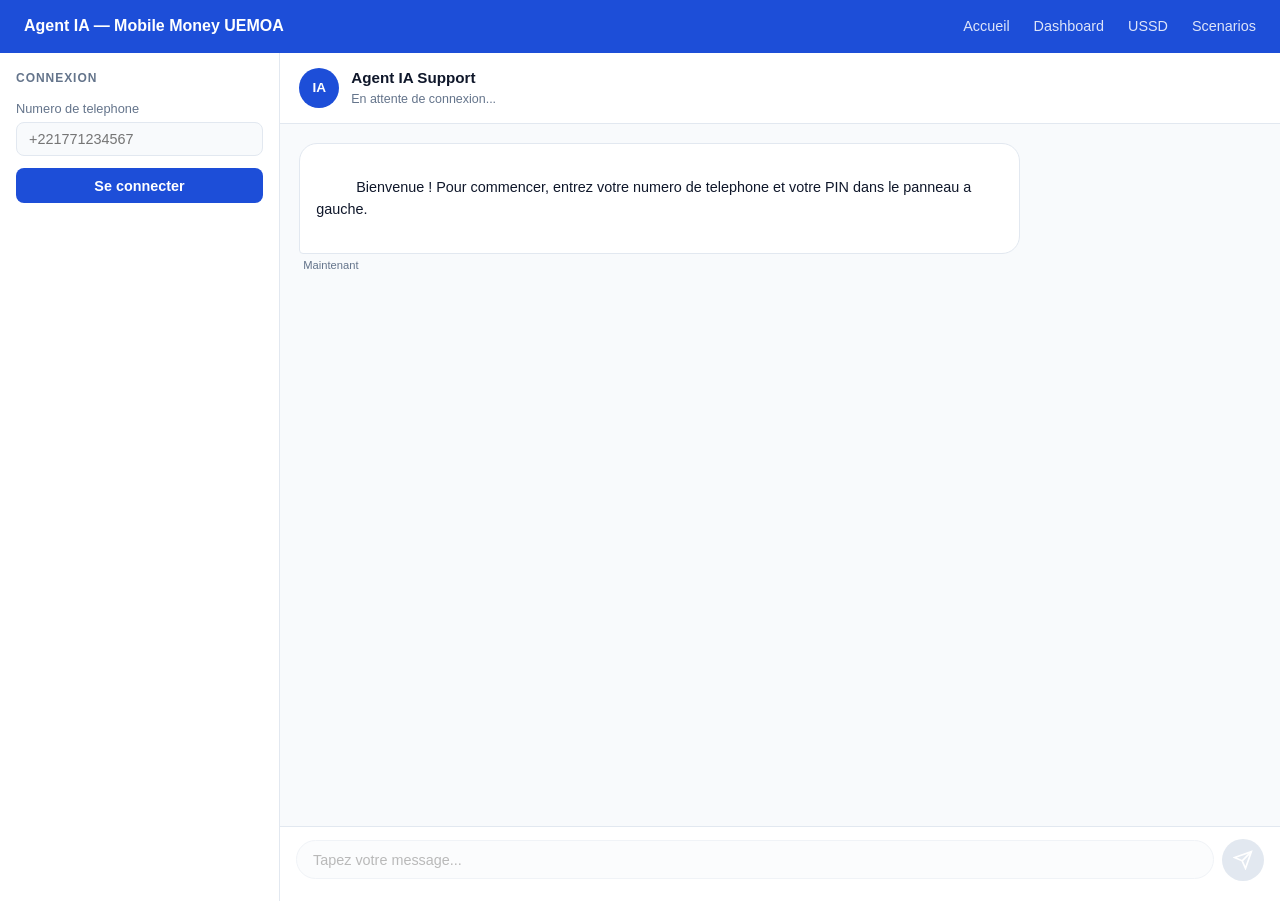
==== frontend/pages/chat.html @ 7b55adab "Backend, intentions fusionnées, debut front" ====
<!DOCTYPE html>
<html lang="fr">
<head>
<meta charset="UTF-8"/>
<meta name="viewport" content="width=device-width,initial-scale=1.0"/>
<title>Support Client — Agent IA Mobile Money</title>
<link rel="stylesheet" href="../css/variables.css"/>
<link rel="stylesheet" href="../css/main.css"/>
<link rel="stylesheet" href="../css/chat.css"/>
</head>
<body>

<nav class="navbar">
  <div class="nav-brand">Agent IA — Mobile Money UEMOA</div>
  <div class="nav-links">
    <a href="../index.html">Accueil</a>
    <a href="dashboard.html">Dashboard</a>
    <a href="ussd.html">USSD</a>
    <a href="scenarios.html">Scenarios</a>
  </div>
</nav>

<div class="chat-layout">

  <!-- Panneau lateral : infos client -->
  <aside class="chat-sidebar" id="sidebar">
    <div class="sidebar-section">
      <h3>Connexion</h3>
      <div class="form-group">
        <label>Numero de telephone</label>
        <input type="tel" id="inp-tel" placeholder="+221771234567" autocomplete="off"/>
      </div>
      <div class="form-group" id="pin-group" style="display:none">
        <label>PIN (4 chiffres)</label>
        <input type="password" id="inp-pin" maxlength="4" placeholder="••••" autocomplete="off"/>
      </div>
      <button class="btn-primary" id="btn-connect" onclick="connecter()">Se connecter</button>
    </div>

    <div class="sidebar-section" id="client-info" style="display:none">
      <h3>Profil client</h3>
      <div class="info-card">
        <div class="info-row"><span class="info-label">Nom</span><span id="cl-nom">—</span></div>
        <div class="info-row"><span class="info-label">Operateur</span><span id="cl-op">—</span></div>
        <div class="info-row"><span class="info-label">Segment</span><span id="cl-seg">—</span></div>
        <div class="info-row"><span class="info-label">Langue</span><span id="cl-lang">—</span></div>
      </div>
      <button class="btn-secondary btn-sm" onclick="deconnecter()">Se deconnecter</button>
    </div>

    <div class="sidebar-section" id="session-info" style="display:none">
      <h3>Session</h3>
      <div class="info-card">
        <div class="info-row"><span class="info-label">Statut</span><span id="ss-statut" class="badge badge-green">Connecte</span></div>
        <div class="info-row"><span class="info-label">Canal</span><span id="ss-canal">Web Chat</span></div>
        <div class="info-row"><span class="info-label">Intention</span><span id="ss-intent">—</span></div>
        <div class="info-row"><span class="info-label">Sentiment</span><span id="ss-sent">—</span></div>
      </div>
    </div>

    <div class="sidebar-section" id="ticket-info" style="display:none">
      <h3>Tickets crees</h3>
      <div id="tickets-list"></div>
    </div>
  </aside>

  <!-- Zone de chat principale -->
  <main class="chat-main">
    <div class="chat-header">
      <div class="chat-avatar">IA</div>
      <div>
        <div class="chat-title">Agent IA Support</div>
        <div class="chat-subtitle" id="chat-status">En attente de connexion...</div>
      </div>
      <div class="chat-badges" id="lang-badge"></div>
    </div>

    <div class="chat-messages" id="messages">
      <div class="message message-bot">
        <div class="message-bubble">
          Bienvenue ! Pour commencer, entrez votre numero de telephone et votre PIN dans le panneau a gauche.
        </div>
        <div class="message-time">Maintenant</div>
      </div>
    </div>

    <div class="chat-input-zone">
      <div class="chat-input-row">
        <input type="text" id="inp-msg" placeholder="Tapez votre message..." disabled
               onkeydown="if(event.key==='Enter')envoyerMessage()"/>
        <button class="btn-send" id="btn-send" onclick="envoyerMessage()" disabled>
          <svg width="20" height="20" viewBox="0 0 24 24" fill="none" stroke="currentColor" stroke-width="2">
            <line x1="22" y1="2" x2="11" y2="13"></line>
            <polygon points="22 2 15 22 11 13 2 9 22 2"></polygon>
          </svg>
        </button>
      </div>
      <div class="chat-quick-replies" id="quick-replies"></div>
    </div>
  </main>
</div>

<link rel="stylesheet" href="../css/chat.css"/>
<script src="../js/api.js"></script>
<script src="../js/chat.js"></script>
</body>
</html>
---- frontend/css/variables.css ----
/* ── Variables CSS globales ─────────────────────────────────────────────────── */
:root {
  /* Couleurs principales */
  --bleu:       #1d4ed8;
  --bleu-clair: #dbeafe;
  --bleu-hover: #1e40af;
  --teal:       #0d9488;
  --teal-clair: #ccfbf1;
  --vert:       #059669;
  --vert-clair: #d1fae5;
  --rouge:      #dc2626;
  --rouge-clair:#fee2e2;
  --orange:     #d97706;
  --orange-clair:#fef3c7;
  --violet:     #7c3aed;
  --violet-clair:#ede9fe;

  /* Neutres */
  --gris-fond:  #f8fafc;
  --gris-carte: #ffffff;
  --gris-bord:  #e2e8f0;
  --gris-text:  #64748b;
  --noir:       #0f172a;

  /* Typographie */
  --font: -apple-system, BlinkMacSystemFont, "Segoe UI", Roboto, sans-serif;

  /* Composants */
  --radius:     10px;
  --shadow:     0 2px 8px rgba(0,0,0,0.08);
  --shadow-md:  0 4px 12px rgba(0,0,0,0.12);

  /* Operateurs */
  --wave-color:    #FF7A00;
  --om-color:      #FF6900;
  --mixx-color:    #7C3AED;
}

/* ── Reset minimal ──────────────────────────────────────────────────────────── */
*, *::before, *::after { box-sizing: border-box; margin: 0; padding: 0; }
body {
  font-family: var(--font);
  background: var(--gris-fond);
  color: var(--noir);
  line-height: 1.5;
}
a { text-decoration: none; color: inherit; }
button { font-family: var(--font); }

/* ── Scrollbar custom ───────────────────────────────────────────────────────── */
::-webkit-scrollbar { width: 6px; height: 6px; }
::-webkit-scrollbar-track { background: transparent; }
::-webkit-scrollbar-thumb { background: var(--gris-bord); border-radius: 3px; }
::-webkit-scrollbar-thumb:hover { background: var(--gris-text); }
---- frontend/css/main.css ----
* { box-sizing: border-box; margin: 0; padding: 0; }

body {
  font-family: -apple-system, BlinkMacSystemFont, "Segoe UI", Roboto, sans-serif;
  background: var(--gris-fond);
  color: var(--noir);
}

.navbar {
  background: var(--bleu);
  color: white;
  padding: 0.9rem 1.5rem;
  display: flex;
  align-items: center;
  justify-content: space-between;
}

.nav-brand { font-weight: 700; font-size: 1rem; }

.nav-links { display: flex; gap: 1.5rem; }
.nav-links a { color: rgba(255,255,255,0.85); text-decoration: none; font-size: 0.9rem; }
.nav-links a:hover { color: white; }

.home-main {
  max-width: 1100px;
  margin: 3rem auto;
  padding: 0 1.5rem;
  text-align: center;
}

.home-main h1 { font-size: 2rem; color: var(--bleu); margin-bottom: 0.5rem; }
.home-main p  { color: var(--gris-text); margin-bottom: 2.5rem; }

.home-cards {
  display: grid;
  grid-template-columns: repeat(auto-fit, minmax(180px, 1fr));
  gap: 1.2rem;
}

.card {
  background: var(--gris-carte);
  border: 1px solid var(--gris-bord);
  border-radius: var(--radius);
  padding: 1.5rem 1rem;
  text-decoration: none;
  color: var(--noir);
  box-shadow: var(--shadow);
  transition: transform 0.15s, box-shadow 0.15s;
}
.card:hover { transform: translateY(-3px); box-shadow: 0 6px 16px rgba(0,0,0,0.12); }
.card-icon { font-size: 2rem; display: block; margin-bottom: 0.8rem; }
.card h3 { font-size: 1rem; color: var(--bleu); margin-bottom: 0.4rem; }
.card p  { font-size: 0.85rem; color: var(--gris-text); }
---- frontend/css/chat.css ----
/* ── Chat Layout ───────────────────────────────────────────────────────────── */
.chat-layout {
  display: flex;
  height: calc(100vh - 52px);
  overflow: hidden;
}

/* ── Sidebar ───────────────────────────────────────────────────────────────── */
.chat-sidebar {
  width: 280px;
  min-width: 280px;
  background: var(--gris-carte);
  border-right: 1px solid var(--gris-bord);
  overflow-y: auto;
  padding: 1rem;
  display: flex;
  flex-direction: column;
  gap: 1rem;
}

.sidebar-section h3 {
  font-size: 0.75rem;
  text-transform: uppercase;
  letter-spacing: 0.08em;
  color: var(--gris-text);
  margin-bottom: 0.75rem;
  font-weight: 600;
}

.form-group { margin-bottom: 0.75rem; }
.form-group label { font-size: 0.8rem; color: var(--gris-text); display: block; margin-bottom: 0.25rem; }
.form-group input {
  width: 100%;
  padding: 0.5rem 0.75rem;
  border: 1px solid var(--gris-bord);
  border-radius: 8px;
  font-size: 0.9rem;
  background: var(--gris-fond);
  color: var(--noir);
  box-sizing: border-box;
}
.form-group input:focus { outline: none; border-color: var(--bleu); }

.btn-primary {
  width: 100%;
  padding: 0.6rem;
  background: var(--bleu);
  color: white;
  border: none;
  border-radius: 8px;
  font-size: 0.9rem;
  font-weight: 600;
  cursor: pointer;
  transition: background 0.15s;
}
.btn-primary:hover { background: #1e40af; }

.btn-secondary {
  padding: 0.4rem 0.75rem;
  background: white;
  color: var(--gris-text);
  border: 1px solid var(--gris-bord);
  border-radius: 6px;
  font-size: 0.8rem;
  cursor: pointer;
}
.btn-secondary:hover { background: var(--gris-fond); }
.btn-sm { font-size: 0.75rem; padding: 0.3rem 0.6rem; }

.info-card {
  background: var(--gris-fond);
  border-radius: 8px;
  padding: 0.75rem;
  margin-bottom: 0.75rem;
}
.info-row {
  display: flex;
  justify-content: space-between;
  align-items: center;
  padding: 0.3rem 0;
  font-size: 0.82rem;
}
.info-label { color: var(--gris-text); }

.badge { padding: 2px 8px; border-radius: 12px; font-size: 0.75rem; font-weight: 600; }
.badge-green { background: #D1FAE5; color: #065F46; }
.badge-red { background: #FEE2E2; color: #991B1B; }
.badge-orange { background: #FEF3C7; color: #92400E; }

/* ── Chat Main ─────────────────────────────────────────────────────────────── */
.chat-main {
  flex: 1;
  display: flex;
  flex-direction: column;
  overflow: hidden;
  background: var(--gris-fond);
}

.chat-header {
  display: flex;
  align-items: center;
  gap: 0.75rem;
  padding: 0.9rem 1.2rem;
  background: white;
  border-bottom: 1px solid var(--gris-bord);
}
.chat-avatar {
  width: 40px; height: 40px;
  background: var(--bleu);
  color: white;
  border-radius: 50%;
  display: flex;
  align-items: center;
  justify-content: center;
  font-weight: 700;
  font-size: 0.85rem;
}
.chat-title { font-weight: 600; font-size: 0.95rem; }
.chat-subtitle { font-size: 0.78rem; color: var(--gris-text); }
.chat-badges { margin-left: auto; display: flex; gap: 0.5rem; }

/* ── Messages ──────────────────────────────────────────────────────────────── */
.chat-messages {
  flex: 1;
  overflow-y: auto;
  padding: 1.2rem;
  display: flex;
  flex-direction: column;
  gap: 0.75rem;
}

.message { display: flex; flex-direction: column; max-width: 75%; }
.message-bot { align-self: flex-start; }
.message-user { align-self: flex-end; }

.message-bubble {
  padding: 0.7rem 1rem;
  border-radius: 18px;
  font-size: 0.9rem;
  line-height: 1.5;
  white-space: pre-wrap;
}
.message-bot .message-bubble {
  background: white;
  border: 1px solid var(--gris-bord);
  border-bottom-left-radius: 4px;
  color: var(--noir);
}
.message-user .message-bubble {
  background: var(--bleu);
  color: white;
  border-bottom-right-radius: 4px;
}

.message-bubble.escalade {
  background: #FEF3C7;
  border-color: #D97706;
  color: #92400E;
}
.message-bubble.urgent {
  background: #FEE2E2;
  border-color: #DC2626;
  color: #991B1B;
}

.message-time {
  font-size: 0.7rem;
  color: var(--gris-text);
  margin-top: 0.2rem;
  padding: 0 0.25rem;
}
.message-user .message-time { text-align: right; }

.typing-indicator {
  display: flex;
  gap: 4px;
  align-items: center;
  padding: 0.7rem 1rem;
  background: white;
  border: 1px solid var(--gris-bord);
  border-radius: 18px;
  border-bottom-left-radius: 4px;
  width: fit-content;
}
.typing-dot {
  width: 7px; height: 7px;
  background: var(--gris-text);
  border-radius: 50%;
  animation: typing 1.2s infinite;
}
.typing-dot:nth-child(2) { animation-delay: 0.2s; }
.typing-dot:nth-child(3) { animation-delay: 0.4s; }
@keyframes typing { 0%,100%{opacity:0.3} 50%{opacity:1} }

/* ── Input Zone ────────────────────────────────────────────────────────────── */
.chat-input-zone {
  background: white;
  border-top: 1px solid var(--gris-bord);
  padding: 0.75rem 1rem;
}
.chat-input-row {
  display: flex;
  gap: 0.5rem;
  align-items: center;
}
.chat-input-row input {
  flex: 1;
  padding: 0.65rem 1rem;
  border: 1px solid var(--gris-bord);
  border-radius: 24px;
  font-size: 0.9rem;
  background: var(--gris-fond);
  color: var(--noir);
}
.chat-input-row input:focus { outline: none; border-color: var(--bleu); }
.chat-input-row input:disabled { opacity: 0.5; cursor: not-allowed; }

.btn-send {
  width: 42px; height: 42px;
  background: var(--bleu);
  color: white;
  border: none;
  border-radius: 50%;
  display: flex;
  align-items: center;
  justify-content: center;
  cursor: pointer;
  transition: background 0.15s;
  flex-shrink: 0;
}
.btn-send:hover { background: #1e40af; }
.btn-send:disabled { background: var(--gris-bord); cursor: not-allowed; }

.chat-quick-replies {
  display: flex;
  gap: 0.4rem;
  flex-wrap: wrap;
  margin-top: 0.5rem;
}
.quick-reply-btn {
  padding: 0.3rem 0.75rem;
  border: 1px solid var(--bleu);
  border-radius: 16px;
  background: white;
  color: var(--bleu);
  font-size: 0.8rem;
  cursor: pointer;
  transition: all 0.15s;
}
.quick-reply-btn:hover { background: var(--bleu); color: white; }

/* ── Ticket card ────────────────────────────────────────────────────────────── */
.ticket-card {
  background: var(--gris-fond);
  border: 1px solid var(--gris-bord);
  border-left: 3px solid var(--rouge);
  border-radius: 6px;
  padding: 0.5rem 0.75rem;
  margin-bottom: 0.5rem;
  font-size: 0.78rem;
}
.ticket-card .ticket-id { font-weight: 600; color: var(--noir); }
.ticket-card .ticket-meta { color: var(--gris-text); margin-top: 0.2rem; }
---- frontend/css/chat.css ----
/* ── Chat Layout ───────────────────────────────────────────────────────────── */
.chat-layout {
  display: flex;
  height: calc(100vh - 52px);
  overflow: hidden;
}

/* ── Sidebar ───────────────────────────────────────────────────────────────── */
.chat-sidebar {
  width: 280px;
  min-width: 280px;
  background: var(--gris-carte);
  border-right: 1px solid var(--gris-bord);
  overflow-y: auto;
  padding: 1rem;
  display: flex;
  flex-direction: column;
  gap: 1rem;
}

.sidebar-section h3 {
  font-size: 0.75rem;
  text-transform: uppercase;
  letter-spacing: 0.08em;
  color: var(--gris-text);
  margin-bottom: 0.75rem;
  font-weight: 600;
}

.form-group { margin-bottom: 0.75rem; }
.form-group label { font-size: 0.8rem; color: var(--gris-text); display: block; margin-bottom: 0.25rem; }
.form-group input {
  width: 100%;
  padding: 0.5rem 0.75rem;
  border: 1px solid var(--gris-bord);
  border-radius: 8px;
  font-size: 0.9rem;
  background: var(--gris-fond);
  color: var(--noir);
  box-sizing: border-box;
}
.form-group input:focus { outline: none; border-color: var(--bleu); }

.btn-primary {
  width: 100%;
  padding: 0.6rem;
  background: var(--bleu);
  color: white;
  border: none;
  border-radius: 8px;
  font-size: 0.9rem;
  font-weight: 600;
  cursor: pointer;
  transition: background 0.15s;
}
.btn-primary:hover { background: #1e40af; }

.btn-secondary {
  padding: 0.4rem 0.75rem;
  background: white;
  color: var(--gris-text);
  border: 1px solid var(--gris-bord);
  border-radius: 6px;
  font-size: 0.8rem;
  cursor: pointer;
}
.btn-secondary:hover { background: var(--gris-fond); }
.btn-sm { font-size: 0.75rem; padding: 0.3rem 0.6rem; }

.info-card {
  background: var(--gris-fond);
  border-radius: 8px;
  padding: 0.75rem;
  margin-bottom: 0.75rem;
}
.info-row {
  display: flex;
  justify-content: space-between;
  align-items: center;
  padding: 0.3rem 0;
  font-size: 0.82rem;
}
.info-label { color: var(--gris-text); }

.badge { padding: 2px 8px; border-radius: 12px; font-size: 0.75rem; font-weight: 600; }
.badge-green { background: #D1FAE5; color: #065F46; }
.badge-red { background: #FEE2E2; color: #991B1B; }
.badge-orange { background: #FEF3C7; color: #92400E; }

/* ── Chat Main ─────────────────────────────────────────────────────────────── */
.chat-main {
  flex: 1;
  display: flex;
  flex-direction: column;
  overflow: hidden;
  background: var(--gris-fond);
}

.chat-header {
  display: flex;
  align-items: center;
  gap: 0.75rem;
  padding: 0.9rem 1.2rem;
  background: white;
  border-bottom: 1px solid var(--gris-bord);
}
.chat-avatar {
  width: 40px; height: 40px;
  background: var(--bleu);
  color: white;
  border-radius: 50%;
  display: flex;
  align-items: center;
  justify-content: center;
  font-weight: 700;
  font-size: 0.85rem;
}
.chat-title { font-weight: 600; font-size: 0.95rem; }
.chat-subtitle { font-size: 0.78rem; color: var(--gris-text); }
.chat-badges { margin-left: auto; display: flex; gap: 0.5rem; }

/* ── Messages ──────────────────────────────────────────────────────────────── */
.chat-messages {
  flex: 1;
  overflow-y: auto;
  padding: 1.2rem;
  display: flex;
  flex-direction: column;
  gap: 0.75rem;
}

.message { display: flex; flex-direction: column; max-width: 75%; }
.message-bot { align-self: flex-start; }
.message-user { align-self: flex-end; }

.message-bubble {
  padding: 0.7rem 1rem;
  border-radius: 18px;
  font-size: 0.9rem;
  line-height: 1.5;
  white-space: pre-wrap;
}
.message-bot .message-bubble {
  background: white;
  border: 1px solid var(--gris-bord);
  border-bottom-left-radius: 4px;
  color: var(--noir);
}
.message-user .message-bubble {
  background: var(--bleu);
  color: white;
  border-bottom-right-radius: 4px;
}

.message-bubble.escalade {
  background: #FEF3C7;
  border-color: #D97706;
  color: #92400E;
}
.message-bubble.urgent {
  background: #FEE2E2;
  border-color: #DC2626;
  color: #991B1B;
}

.message-time {
  font-size: 0.7rem;
  color: var(--gris-text);
  margin-top: 0.2rem;
  padding: 0 0.25rem;
}
.message-user .message-time { text-align: right; }

.typing-indicator {
  display: flex;
  gap: 4px;
  align-items: center;
  padding: 0.7rem 1rem;
  background: white;
  border: 1px solid var(--gris-bord);
  border-radius: 18px;
  border-bottom-left-radius: 4px;
  width: fit-content;
}
.typing-dot {
  width: 7px; height: 7px;
  background: var(--gris-text);
  border-radius: 50%;
  animation: typing 1.2s infinite;
}
.typing-dot:nth-child(2) { animation-delay: 0.2s; }
.typing-dot:nth-child(3) { animation-delay: 0.4s; }
@keyframes typing { 0%,100%{opacity:0.3} 50%{opacity:1} }

/* ── Input Zone ────────────────────────────────────────────────────────────── */
.chat-input-zone {
  background: white;
  border-top: 1px solid var(--gris-bord);
  padding: 0.75rem 1rem;
}
.chat-input-row {
  display: flex;
  gap: 0.5rem;
  align-items: center;
}
.chat-input-row input {
  flex: 1;
  padding: 0.65rem 1rem;
  border: 1px solid var(--gris-bord);
  border-radius: 24px;
  font-size: 0.9rem;
  background: var(--gris-fond);
  color: var(--noir);
}
.chat-input-row input:focus { outline: none; border-color: var(--bleu); }
.chat-input-row input:disabled { opacity: 0.5; cursor: not-allowed; }

.btn-send {
  width: 42px; height: 42px;
  background: var(--bleu);
  color: white;
  border: none;
  border-radius: 50%;
  display: flex;
  align-items: center;
  justify-content: center;
  cursor: pointer;
  transition: background 0.15s;
  flex-shrink: 0;
}
.btn-send:hover { background: #1e40af; }
.btn-send:disabled { background: var(--gris-bord); cursor: not-allowed; }

.chat-quick-replies {
  display: flex;
  gap: 0.4rem;
  flex-wrap: wrap;
  margin-top: 0.5rem;
}
.quick-reply-btn {
  padding: 0.3rem 0.75rem;
  border: 1px solid var(--bleu);
  border-radius: 16px;
  background: white;
  color: var(--bleu);
  font-size: 0.8rem;
  cursor: pointer;
  transition: all 0.15s;
}
.quick-reply-btn:hover { background: var(--bleu); color: white; }

/* ── Ticket card ────────────────────────────────────────────────────────────── */
.ticket-card {
  background: var(--gris-fond);
  border: 1px solid var(--gris-bord);
  border-left: 3px solid var(--rouge);
  border-radius: 6px;
  padding: 0.5rem 0.75rem;
  margin-bottom: 0.5rem;
  font-size: 0.78rem;
}
.ticket-card .ticket-id { font-weight: 600; color: var(--noir); }
.ticket-card .ticket-meta { color: var(--gris-text); margin-top: 0.2rem; }
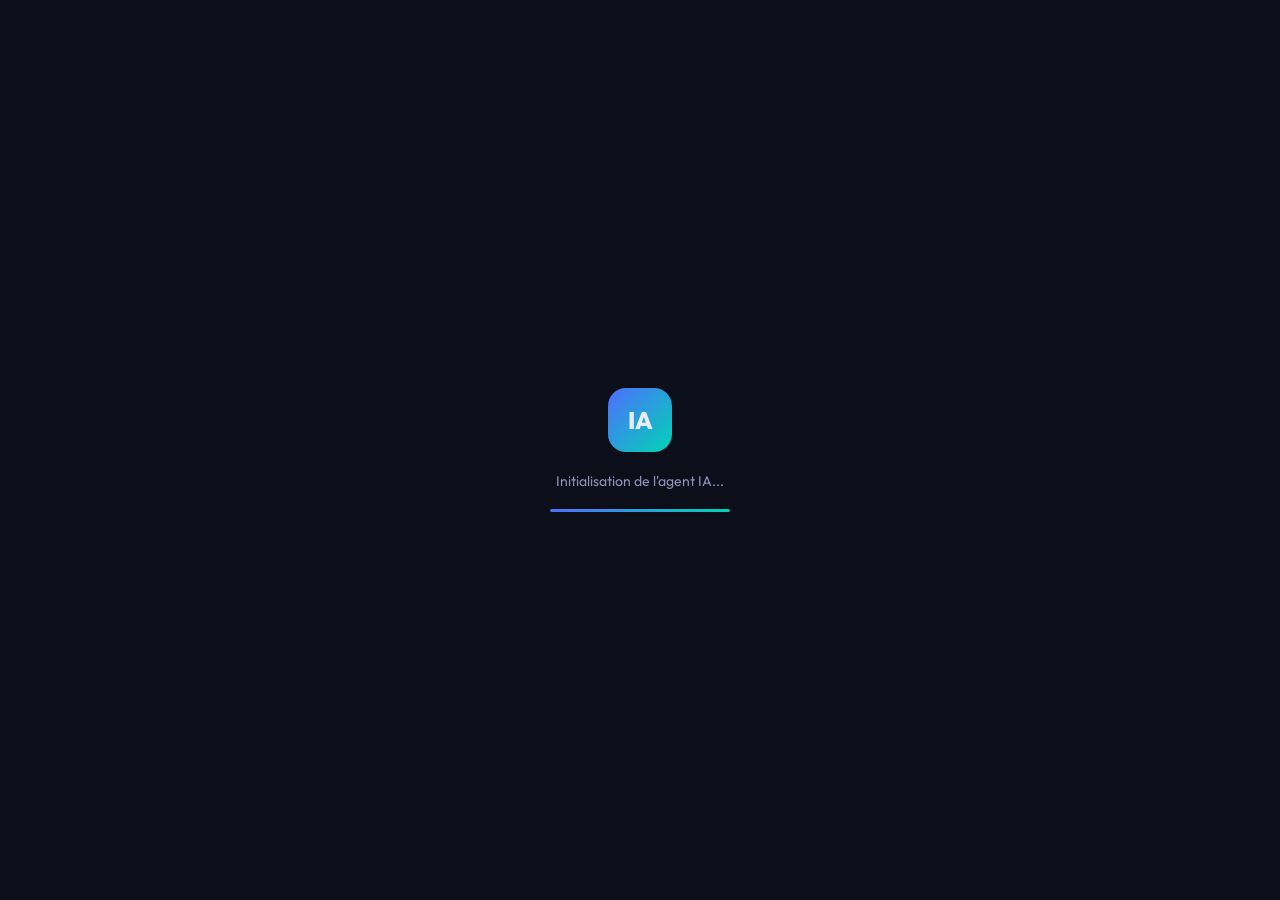
==== commit 47f495dd: "backend frontend ai_core etc" ====
--- a/frontend/pages/chat.html
+++ b/frontend/pages/chat.html
@@ -3,105 +3,764 @@
 <head>
 <meta charset="UTF-8"/>
 <meta name="viewport" content="width=device-width,initial-scale=1.0"/>
-<title>Support Client — Agent IA Mobile Money</title>
-<link rel="stylesheet" href="../css/variables.css"/>
-<link rel="stylesheet" href="../css/main.css"/>
-<link rel="stylesheet" href="../css/chat.css"/>
+<title>Support IA — Mobile Money UEMOA</title>
+<link rel="preconnect" href="https://fonts.googleapis.com"/>
+<link rel="stylesheet" href="https://fonts.googleapis.com/css2?family=Outfit:wght@300;400;500;600;700;800&family=JetBrains+Mono:wght@400;500&display=swap"/>
+<style>
+*,*::before,*::after{box-sizing:border-box;margin:0;padding:0}
+:root{
+  --bg:#0C0F1A;--bg2:#141828;--bg3:#1C2235;--surface:#232840;--surface2:#2D3555;
+  --border:rgba(255,255,255,0.07);--border2:rgba(255,255,255,0.13);
+  --accent:#4F6EFF;--accent2:#6B86FF;--teal:#00D4B4;--teal2:#00F0CC;
+  --green:#00D97E;--orange:#FF8C42;--red:#FF5A65;--gold:#FFB830;--purple:#A855F7;
+  --text:#E8ECFF;--text2:#8B92B8;--text3:#555F85;
+  --wave:#FF7A00;--om:#FF6900;--mixx:#7C3AED;
+  --r-sm:8px;--r-md:14px;--r-lg:20px;--r-xl:28px;
+  --font:'Outfit',sans-serif;--mono:'JetBrains Mono',monospace;
+}
+body{font-family:var(--font);background:var(--bg);color:var(--text);height:100vh;overflow:hidden;display:flex;}
+body::before{content:'';position:fixed;inset:0;pointer-events:none;z-index:0;
+  background:
+    radial-gradient(ellipse 60% 40% at 20% 10%,rgba(79,110,255,.12) 0%,transparent 70%),
+    radial-gradient(ellipse 50% 35% at 80% 80%,rgba(0,212,180,.08) 0%,transparent 70%);}
+
+/* ── Loader ───────────────────────────────────────────────────────────────── */
+.loader{position:fixed;inset:0;background:var(--bg);z-index:999;
+  display:flex;flex-direction:column;align-items:center;justify-content:center;gap:1.2rem;
+  transition:opacity .4s ease;}
+.loader.out{opacity:0;pointer-events:none;}
+.loader-logo{width:64px;height:64px;border-radius:18px;
+  background:linear-gradient(135deg,var(--accent),var(--teal));
+  display:flex;align-items:center;justify-content:center;
+  font-weight:800;font-size:1.5rem;
+  box-shadow:0 0 0 0 rgba(79,110,255,.4);
+  animation:logoPulse 2s ease-in-out infinite;}
+@keyframes logoPulse{
+  0%{box-shadow:0 0 0 0 rgba(79,110,255,.4)}
+  70%{box-shadow:0 0 0 16px rgba(79,110,255,0)}
+  100%{box-shadow:0 0 0 0 rgba(79,110,255,0)}}
+.loader-txt{font-size:.88rem;color:var(--text2);}
+.loader-bar{width:180px;height:3px;background:var(--bg3);border-radius:2px;overflow:hidden;}
+.loader-fill{height:100%;width:0;background:linear-gradient(90deg,var(--accent),var(--teal));
+  border-radius:2px;animation:barFill 1.4s ease forwards;}
+@keyframes barFill{to{width:100%}}
+
+/* ── Layout ────────────────────────────────────────────────────────────────── */
+.layout{display:flex;width:100%;height:100vh;position:relative;z-index:1;}
+
+/* ── Sidebar ───────────────────────────────────────────────────────────────── */
+.sidebar{width:290px;min-width:290px;background:var(--bg2);border-right:1px solid var(--border);
+  display:flex;flex-direction:column;overflow:hidden;}
+
+.sb-logo{padding:1.2rem 1.1rem .9rem;border-bottom:1px solid var(--border);}
+.sb-badge{display:inline-flex;align-items:center;gap:.4rem;
+  background:linear-gradient(135deg,var(--accent),var(--teal));
+  padding:.3rem .8rem;border-radius:100px;font-size:.68rem;font-weight:700;
+  letter-spacing:.08em;text-transform:uppercase;margin-bottom:.5rem;}
+.sb-title{font-size:1rem;font-weight:700;color:var(--text);}
+.sb-sub{font-size:.72rem;color:var(--text3);margin-top:.15rem;}
+
+/* Auth section */
+.sb-auth{padding:1rem 1.1rem;border-bottom:1px solid var(--border);}
+.sb-section-lbl{font-size:.65rem;text-transform:uppercase;letter-spacing:.1em;
+  color:var(--text3);font-weight:600;margin-bottom:.65rem;}
+
+.field{margin-bottom:.6rem;}
+.field label{font-size:.72rem;color:var(--text2);display:block;margin-bottom:.25rem;}
+.field input{
+  width:100%;background:var(--bg3);border:1px solid var(--border);
+  border-radius:var(--r-sm);padding:.5rem .75rem;font-size:.85rem;
+  color:var(--text);font-family:var(--font);outline:none;
+  transition:border-color .2s,box-shadow .2s;}
+.field input:focus{border-color:var(--accent);box-shadow:0 0 0 3px rgba(79,110,255,.12);}
+.field input.shake{animation:shake .3s ease;}
+@keyframes shake{0%,100%{transform:translateX(0)}25%{transform:translateX(-5px)}75%{transform:translateX(5px)}}
+
+.btn-conn{
+  width:100%;padding:.6rem;
+  background:linear-gradient(135deg,var(--accent),var(--accent2));
+  border:none;border-radius:var(--r-sm);color:white;
+  font-size:.88rem;font-weight:700;font-family:var(--font);cursor:pointer;
+  transition:opacity .2s,transform .15s;position:relative;overflow:hidden;}
+.btn-conn::after{content:'';position:absolute;inset:0;
+  background:linear-gradient(135deg,transparent,rgba(255,255,255,.12));}
+.btn-conn:hover{opacity:.92;transform:translateY(-1px);}
+.btn-conn:active{transform:translateY(0);}
+
+/* Profil */
+.sb-profil{padding:1rem 1.1rem;border-bottom:1px solid var(--border);display:none;}
+.profil-card{background:var(--bg3);border:1px solid var(--border);border-radius:var(--r-md);padding:.85rem;}
+.profil-head{display:flex;align-items:center;gap:.65rem;margin-bottom:.7rem;}
+.profil-av{width:38px;height:38px;border-radius:50%;
+  background:linear-gradient(135deg,var(--accent),var(--teal));
+  display:flex;align-items:center;justify-content:center;
+  font-weight:800;font-size:.82rem;flex-shrink:0;}
+.profil-nom{font-weight:600;font-size:.88rem;}
+.profil-op{font-size:.68rem;margin-top:1px;}
+.op-chip{display:inline-block;padding:2px 8px;border-radius:100px;font-size:.65rem;font-weight:700;}
+.op-wave{background:rgba(255,122,0,.18);color:var(--wave);}
+.op-om{background:rgba(255,105,0,.18);color:var(--om);}
+.op-mixx{background:rgba(124,58,237,.18);color:var(--mixx);}
+.op-new{background:rgba(0,212,180,.12);color:var(--teal);}
+
+.profil-row{display:flex;justify-content:space-between;font-size:.73rem;padding:.22rem 0;color:var(--text2);}
+.profil-val{color:var(--text);font-weight:500;}
+
+.nouveau-badge{
+  display:flex;align-items:center;gap:.4rem;
+  background:rgba(0,212,180,.08);border:1px solid rgba(0,212,180,.2);
+  border-radius:var(--r-sm);padding:.45rem .6rem;margin-top:.6rem;
+  font-size:.72rem;color:var(--teal);line-height:1.4;}
+
+/* Stats session */
+.sb-stats{padding:1rem 1.1rem;display:none;flex:1;overflow-y:auto;}
+.stat-row{display:flex;align-items:center;gap:.55rem;padding:.35rem 0;
+  border-bottom:1px solid var(--border);font-size:.78rem;}
+.stat-dot{width:6px;height:6px;border-radius:50%;flex-shrink:0;}
+.stat-lbl{color:var(--text3);flex:1;}
+.stat-val{color:var(--text);font-weight:500;font-size:.75rem;}
+
+/* Tickets */
+.sb-tickets{padding:.75rem 1.1rem;display:none;}
+.ticket-mini{background:var(--bg3);border:1px solid var(--border);
+  border-left:3px solid var(--red);border-radius:var(--r-sm);
+  padding:.55rem .7rem;margin-bottom:.45rem;}
+.ticket-id{font-family:var(--mono);font-size:.7rem;color:var(--text);font-weight:500;}
+.ticket-type{font-size:.68rem;color:var(--text3);margin-top:1px;}
+.ticket-pdf{display:inline-block;margin-top:3px;font-size:.68rem;color:var(--accent2);cursor:pointer;}
+.ticket-pdf:hover{text-decoration:underline;}
+
+/* Btn deco */
+.btn-deco{margin:auto 1.1rem 1rem;padding:.45rem;background:transparent;
+  border:1px solid var(--border2);border-radius:var(--r-sm);
+  color:var(--text3);font-size:.75rem;font-family:var(--font);cursor:pointer;
+  width:calc(100% - 2.2rem);display:none;transition:all .15s;}
+.btn-deco:hover{border-color:var(--red);color:var(--red);}
+
+/* ── Chat Main ──────────────────────────────────────────────────────────────── */
+.chat-main{flex:1;display:flex;flex-direction:column;overflow:hidden;}
+
+/* Header */
+.chat-hdr{
+  padding:.9rem 1.3rem;border-bottom:1px solid var(--border);
+  display:flex;align-items:center;gap:.85rem;
+  background:rgba(20,24,40,.85);backdrop-filter:blur(12px);}
+.hdr-av{width:40px;height:40px;border-radius:50%;
+  background:linear-gradient(135deg,var(--accent),var(--teal));
+  display:flex;align-items:center;justify-content:center;
+  font-weight:800;font-size:.78rem;position:relative;}
+.hdr-av::after{content:'';position:absolute;bottom:1px;right:1px;
+  width:10px;height:10px;background:var(--green);border-radius:50%;border:2px solid var(--bg2);}
+.hdr-title{font-weight:700;font-size:.92rem;}
+.hdr-sub{font-size:.72rem;color:var(--text3);display:flex;align-items:center;gap:.35rem;}
+.hdr-pulse{width:6px;height:6px;border-radius:50%;background:var(--green);animation:pulse 2s infinite;}
+@keyframes pulse{0%,100%{opacity:1;transform:scale(1)}50%{opacity:.5;transform:scale(.8)}}
+.hdr-chips{margin-left:auto;display:flex;gap:.4rem;}
+.chip{padding:2px 9px;border-radius:100px;font-size:.67rem;font-weight:700;letter-spacing:.04em;}
+.chip-lang{background:rgba(79,110,255,.14);border:1px solid rgba(79,110,255,.28);color:var(--accent2);}
+.chip-sent{border:1px solid;}
+.sent-neutre{background:rgba(139,146,184,.1);border-color:rgba(139,146,184,.2);color:var(--text2);}
+.sent-positif{background:rgba(0,217,126,.1);border-color:rgba(0,217,126,.25);color:var(--green);}
+.sent-negatif{background:rgba(255,90,101,.1);border-color:rgba(255,90,101,.25);color:var(--red);}
+.sent-frustre{background:rgba(255,140,66,.1);border-color:rgba(255,140,66,.25);color:var(--orange);}
+
+/* Welcome */
+.welcome{flex:1;display:flex;flex-direction:column;align-items:center;
+  justify-content:center;gap:1rem;padding:2rem;text-align:center;
+  animation:fadeUp .5s ease;}
+@keyframes fadeUp{from{opacity:0;transform:translateY(10px)}to{opacity:1;transform:translateY(0)}}
+.welcome-icon{width:72px;height:72px;border-radius:50%;
+  background:linear-gradient(135deg,var(--accent),var(--teal));
+  display:flex;align-items:center;justify-content:center;font-size:1.8rem;
+  box-shadow:0 8px 32px rgba(79,110,255,.25);}
+.welcome-title{font-size:1.25rem;font-weight:700;}
+.welcome-sub{font-size:.85rem;color:var(--text2);max-width:310px;line-height:1.6;}
+.welcome-ops{display:flex;gap:.5rem;justify-content:center;flex-wrap:wrap;margin-top:.3rem;}
+.op-pill{padding:.35rem .9rem;border-radius:100px;font-size:.75rem;font-weight:600;border:1px solid;}
+.op-pill.wave{background:rgba(255,122,0,.1);border-color:rgba(255,122,0,.3);color:var(--wave);}
+.op-pill.om{background:rgba(255,105,0,.1);border-color:rgba(255,105,0,.3);color:var(--om);}
+.op-pill.mixx{background:rgba(124,58,237,.1);border-color:rgba(124,58,237,.3);color:var(--mixx);}
+
+/* Messages */
+.messages{flex:1;overflow-y:auto;padding:1.3rem;
+  display:flex;flex-direction:column;gap:.9rem;}
+.messages::-webkit-scrollbar{width:4px;}
+.messages::-webkit-scrollbar-thumb{background:var(--surface2);border-radius:2px;}
+
+.msg{display:flex;flex-direction:column;max-width:74%;
+  animation:msgIn .3s cubic-bezier(.34,1.56,.64,1);}
+@keyframes msgIn{from{opacity:0;transform:translateY(10px) scale(.96)}to{opacity:1;transform:translateY(0) scale(1)}}
+.msg-bot{align-self:flex-start;}
+.msg-user{align-self:flex-end;}
+
+.msg-wrap{display:flex;align-items:flex-end;gap:.45rem;}
+.msg-bot .msg-wrap{flex-direction:row;}
+.msg-user .msg-wrap{flex-direction:row-reverse;}
+
+.msg-av-sm{width:28px;height:28px;border-radius:50%;
+  background:linear-gradient(135deg,var(--accent),var(--teal));
+  display:flex;align-items:center;justify-content:center;
+  font-size:.62rem;font-weight:800;flex-shrink:0;margin-bottom:1px;}
+
+.bubble{padding:.7rem .95rem;border-radius:var(--r-lg);
+  font-size:.87rem;line-height:1.6;white-space:pre-wrap;word-break:break-word;}
+.msg-bot .bubble{background:var(--bg3);border:1px solid var(--border);
+  border-bottom-left-radius:4px;color:var(--text);}
+.msg-user .bubble{background:linear-gradient(135deg,var(--accent),var(--accent2));
+  border-bottom-right-radius:4px;color:white;
+  box-shadow:0 4px 16px rgba(79,110,255,.28);}
+.bubble.escalade{background:linear-gradient(135deg,rgba(255,140,66,.1),rgba(255,184,48,.06));
+  border:1px solid rgba(255,140,66,.28);border-left:3px solid var(--orange);}
+.bubble.urgent{background:linear-gradient(135deg,rgba(255,90,101,.1),rgba(255,90,101,.05));
+  border:1px solid rgba(255,90,101,.28);border-left:3px solid var(--red);}
+.bubble.info{background:rgba(79,110,255,.07);border:1px solid rgba(79,110,255,.2);}
+
+.msg-meta{display:flex;align-items:center;gap:.35rem;margin-top:.22rem;padding:0 .2rem;}
+.msg-bot .msg-meta{justify-content:flex-start;}
+.msg-user .msg-meta{justify-content:flex-end;}
+.msg-time{font-size:.65rem;color:var(--text3);}
+.msg-intent-chip{font-size:.63rem;color:var(--text3);background:var(--bg3);
+  border:1px solid var(--border);padding:1px 6px;border-radius:100px;font-family:var(--mono);}
+
+/* Typing */
+.typing-wrap{display:flex;align-items:flex-end;gap:.45rem;animation:msgIn .25s ease;}
+.typing-bubble{background:var(--bg3);border:1px solid var(--border);
+  border-bottom-left-radius:4px;border-radius:var(--r-lg);
+  padding:.8rem 1rem;display:flex;gap:5px;align-items:center;}
+.td{width:7px;height:7px;background:var(--text3);border-radius:50%;
+  animation:dot 1.3s infinite;}
+.td:nth-child(2){animation-delay:.18s;}
+.td:nth-child(3){animation-delay:.36s;}
+@keyframes dot{0%,100%{opacity:.3;transform:translateY(0)}50%{opacity:1;transform:translateY(-3px)}}
+
+/* Input zone */
+.input-zone{padding:.9rem 1.3rem 1.1rem;border-top:1px solid var(--border);
+  background:rgba(20,24,40,.85);}
+.suggestions{display:flex;gap:.35rem;flex-wrap:wrap;margin-bottom:.65rem;min-height:0;}
+.sug{padding:.28rem .7rem;border:1px solid var(--border2);border-radius:100px;
+  background:transparent;color:var(--text2);font-size:.73rem;font-family:var(--font);
+  cursor:pointer;white-space:nowrap;transition:all .15s;}
+.sug:hover{border-color:var(--accent);color:var(--accent2);background:rgba(79,110,255,.07);}
+
+.input-row{display:flex;gap:.5rem;align-items:center;
+  background:var(--bg3);border:1px solid var(--border);
+  border-radius:var(--r-xl);padding:.38rem .38rem .38rem 1.05rem;
+  transition:border-color .2s,box-shadow .2s;}
+.input-row:focus-within{border-color:var(--accent);box-shadow:0 0 0 3px rgba(79,110,255,.1);}
+.msg-inp{flex:1;background:transparent;border:none;outline:none;
+  color:var(--text);font-size:.88rem;font-family:var(--font);padding:.32rem 0;}
+.msg-inp::placeholder{color:var(--text3);}
+.msg-inp:disabled{opacity:.4;cursor:not-allowed;}
+
+.btn-send{width:40px;height:40px;border-radius:50%;
+  background:linear-gradient(135deg,var(--accent),var(--accent2));
+  border:none;cursor:pointer;display:flex;align-items:center;justify-content:center;
+  flex-shrink:0;transition:transform .15s,opacity .15s,box-shadow .15s;
+  box-shadow:0 2px 12px rgba(79,110,255,.3);}
+.btn-send:hover{transform:scale(1.08);box-shadow:0 4px 20px rgba(79,110,255,.45);}
+.btn-send:active{transform:scale(.95);}
+.btn-send:disabled{opacity:.3;cursor:not-allowed;transform:none;box-shadow:none;}
+
+/* CSAT inline dans le chat */
+.csat-inline{
+  align-self:flex-start;max-width:320px;
+  background:var(--bg3);border:1px solid var(--border);
+  border-radius:var(--r-lg);padding:1rem 1.2rem;
+  animation:msgIn .35s cubic-bezier(.34,1.56,.64,1);
+}
+.csat-inline-title{font-size:.85rem;font-weight:600;margin-bottom:.6rem;color:var(--text);}
+.csat-stars-row{display:flex;gap:.3rem;margin-bottom:.7rem;}
+.cst{font-size:1.6rem;cursor:pointer;
+  filter:grayscale(1) brightness(.45);
+  transition:transform .2s cubic-bezier(.34,1.56,.64,1),filter .15s;}
+.cst:hover{transform:scale(1.3);}
+.cst.on{filter:grayscale(0) brightness(1);animation:starPop .22s cubic-bezier(.34,1.56,.64,1);}
+@keyframes starPop{0%{transform:scale(1)}50%{transform:scale(1.4)}100%{transform:scale(1)}}
+.csat-sub-btns{display:flex;gap:.5rem;}
+.csat-send-btn{flex:1;padding:.4rem .6rem;
+  background:linear-gradient(135deg,var(--accent),var(--accent2));
+  border:none;border-radius:var(--r-sm);color:white;
+  font-size:.78rem;font-weight:700;font-family:var(--font);cursor:pointer;
+  transition:opacity .15s;}
+.csat-send-btn:hover{opacity:.88;}
+.csat-send-btn:disabled{opacity:.4;cursor:not-allowed;}
+.csat-skip-btn{padding:.4rem .6rem;background:transparent;
+  border:1px solid var(--border2);border-radius:var(--r-sm);
+  color:var(--text3);font-size:.75rem;font-family:var(--font);cursor:pointer;}
+.csat-skip-btn:hover{color:var(--text);border-color:var(--border2);}
+</style>
 </head>
 <body>
 
-<nav class="navbar">
-  <div class="nav-brand">Agent IA — Mobile Money UEMOA</div>
-  <div class="nav-links">
-    <a href="../index.html">Accueil</a>
-    <a href="dashboard.html">Dashboard</a>
-    <a href="ussd.html">USSD</a>
-    <a href="scenarios.html">Scenarios</a>
-  </div>
-</nav>
-
-<div class="chat-layout">
-
-  <!-- Panneau lateral : infos client -->
-  <aside class="chat-sidebar" id="sidebar">
-    <div class="sidebar-section">
-      <h3>Connexion</h3>
-      <div class="form-group">
+<!-- Loader -->
+<div class="loader" id="loader">
+  <div class="loader-logo">IA</div>
+  <div class="loader-txt">Initialisation de l'agent IA...</div>
+  <div class="loader-bar"><div class="loader-fill"></div></div>
+</div>
+
+<div class="layout">
+  <!-- Sidebar -->
+  <aside class="sidebar">
+    <div class="sb-logo">
+      <div class="sb-badge">✦ Agent IA</div>
+      <div class="sb-title">Support Mobile Money</div>
+      <div class="sb-sub">Wave · Orange Money · Mixx by Yas</div>
+    </div>
+
+    <!-- Auth -->
+    <div class="sb-auth" id="sb-auth">
+      <div class="sb-section-lbl">Connexion</div>
+      <div class="field">
         <label>Numero de telephone</label>
-        <input type="tel" id="inp-tel" placeholder="+221771234567" autocomplete="off"/>
+        <input type="tel" id="inp-tel" placeholder="+221 XX XXX XX XX" autocomplete="off"
+               onkeydown="if(event.key==='Enter')passerPIN()"/>
       </div>
-      <div class="form-group" id="pin-group" style="display:none">
-        <label>PIN (4 chiffres)</label>
-        <input type="password" id="inp-pin" maxlength="4" placeholder="••••" autocomplete="off"/>
+      <div class="field" id="pin-field" style="display:none">
+        <label>Code PIN</label>
+        <input type="password" id="inp-pin" maxlength="4" placeholder="••••"
+               onkeydown="if(event.key==='Enter')connecter()"/>
       </div>
-      <button class="btn-primary" id="btn-connect" onclick="connecter()">Se connecter</button>
-    </div>
-
-    <div class="sidebar-section" id="client-info" style="display:none">
-      <h3>Profil client</h3>
-      <div class="info-card">
-        <div class="info-row"><span class="info-label">Nom</span><span id="cl-nom">—</span></div>
-        <div class="info-row"><span class="info-label">Operateur</span><span id="cl-op">—</span></div>
-        <div class="info-row"><span class="info-label">Segment</span><span id="cl-seg">—</span></div>
-        <div class="info-row"><span class="info-label">Langue</span><span id="cl-lang">—</span></div>
+      <button class="btn-conn" id="btn-conn" onclick="connecter()">Continuer →</button>
+    </div>
+
+    <!-- Profil -->
+    <div class="sb-profil" id="sb-profil">
+      <div class="sb-section-lbl">Profil</div>
+      <div class="profil-card">
+        <div class="profil-head">
+          <div class="profil-av" id="pf-av">?</div>
+          <div>
+            <div class="profil-nom" id="pf-nom">—</div>
+            <div class="profil-op"><span class="op-chip" id="pf-op-chip">—</span></div>
+          </div>
+        </div>
+        <div class="profil-row"><span>Statut compte</span><span class="profil-val" id="pf-statut">—</span></div>
+        <div class="profil-row"><span>Plafond/jour</span><span class="profil-val" id="pf-plafond">—</span></div>
+        <div class="profil-row"><span>Canal</span><span class="profil-val">Web Chat</span></div>
+        <div class="nouveau-badge" id="nouveau-badge" style="display:none">
+          ⚠ Nouveau compte — Plafond limite (KYC requis)
+        </div>
       </div>
-      <button class="btn-secondary btn-sm" onclick="deconnecter()">Se deconnecter</button>
-    </div>
-
-    <div class="sidebar-section" id="session-info" style="display:none">
-      <h3>Session</h3>
-      <div class="info-card">
-        <div class="info-row"><span class="info-label">Statut</span><span id="ss-statut" class="badge badge-green">Connecte</span></div>
-        <div class="info-row"><span class="info-label">Canal</span><span id="ss-canal">Web Chat</span></div>
-        <div class="info-row"><span class="info-label">Intention</span><span id="ss-intent">—</span></div>
-        <div class="info-row"><span class="info-label">Sentiment</span><span id="ss-sent">—</span></div>
+    </div>
+
+    <!-- Stats -->
+    <div class="sb-stats" id="sb-stats">
+      <div class="sb-section-lbl">Session</div>
+      <div class="stat-row"><div class="stat-dot" style="background:var(--green)"></div><span class="stat-lbl">Statut</span><span class="stat-val" id="st-statut">En ligne</span></div>
+      <div class="stat-row"><div class="stat-dot" style="background:var(--accent)"></div><span class="stat-lbl">Langue</span><span class="stat-val" id="st-lang">FR</span></div>
+      <div class="stat-row"><div class="stat-dot" style="background:var(--teal)"></div><span class="stat-lbl">Intention</span><span class="stat-val" id="st-intent" style="font-size:.7rem">—</span></div>
+      <div class="stat-row"><div class="stat-dot" style="background:var(--gold)"></div><span class="stat-lbl">Messages</span><span class="stat-val" id="st-msgs">0</span></div>
+    </div>
+
+    <!-- Tickets -->
+    <div class="sb-tickets" id="sb-tickets">
+      <div class="sb-section-lbl">Tickets ouverts</div>
+      <div id="tickets-list"></div>
+    </div>
+
+    <button class="btn-deco" id="btn-deco" onclick="deconnecter()">↩ Deconnecter</button>
+  </aside>
+
+  <!-- Chat -->
+  <main class="chat-main">
+    <!-- Header -->
+    <div class="chat-hdr">
+      <div class="hdr-av">IA</div>
+      <div>
+        <div class="hdr-title">Agent IA Support</div>
+        <div class="hdr-sub"><div class="hdr-pulse"></div><span id="hdr-status">En attente de connexion</span></div>
       </div>
-    </div>
-
-    <div class="sidebar-section" id="ticket-info" style="display:none">
-      <h3>Tickets crees</h3>
-      <div id="tickets-list"></div>
-    </div>
-  </aside>
-
-  <!-- Zone de chat principale -->
-  <main class="chat-main">
-    <div class="chat-header">
-      <div class="chat-avatar">IA</div>
-      <div>
-        <div class="chat-title">Agent IA Support</div>
-        <div class="chat-subtitle" id="chat-status">En attente de connexion...</div>
+      <div class="hdr-chips">
+        <span class="chip chip-lang" id="chip-lang" style="display:none">FR</span>
+        <span class="chip chip-sent sent-neutre" id="chip-sent" style="display:none">neutre</span>
       </div>
-      <div class="chat-badges" id="lang-badge"></div>
-    </div>
-
-    <div class="chat-messages" id="messages">
-      <div class="message message-bot">
-        <div class="message-bubble">
-          Bienvenue ! Pour commencer, entrez votre numero de telephone et votre PIN dans le panneau a gauche.
-        </div>
-        <div class="message-time">Maintenant</div>
+    </div>
+
+    <!-- Welcome -->
+    <div class="welcome" id="welcome">
+      <div class="welcome-icon">💬</div>
+      <div class="welcome-title">Bienvenue sur votre support Mobile Money</div>
+      <div class="welcome-sub">Entrez votre numero de telephone et votre PIN pour acceder au support IA 24h/24.</div>
+      <div class="welcome-ops">
+        <div class="op-pill wave">Wave</div>
+        <div class="op-pill om">Orange Money</div>
+        <div class="op-pill mixx">Mixx by Yas</div>
       </div>
     </div>
 
-    <div class="chat-input-zone">
-      <div class="chat-input-row">
-        <input type="text" id="inp-msg" placeholder="Tapez votre message..." disabled
-               onkeydown="if(event.key==='Enter')envoyerMessage()"/>
-        <button class="btn-send" id="btn-send" onclick="envoyerMessage()" disabled>
-          <svg width="20" height="20" viewBox="0 0 24 24" fill="none" stroke="currentColor" stroke-width="2">
-            <line x1="22" y1="2" x2="11" y2="13"></line>
-            <polygon points="22 2 15 22 11 13 2 9 22 2"></polygon>
+    <!-- Messages -->
+    <div class="messages" id="messages" style="display:none"></div>
+
+    <!-- Input -->
+    <div class="input-zone">
+      <div class="suggestions" id="suggestions"></div>
+      <div class="input-row">
+        <input class="msg-inp" id="inp-msg" disabled
+               placeholder="Entrez votre numero pour commencer..."
+               onkeydown="if(event.key==='Enter')envoyer()"/>
+        <button class="btn-send" id="btn-send" disabled onclick="envoyer()">
+          <svg width="17" height="17" viewBox="0 0 24 24" fill="none" stroke="white"
+               stroke-width="2.5" stroke-linecap="round" stroke-linejoin="round">
+            <line x1="22" y1="2" x2="11" y2="13"/>
+            <polygon points="22 2 15 22 11 13 2 9 22 2"/>
           </svg>
         </button>
       </div>
-      <div class="chat-quick-replies" id="quick-replies"></div>
     </div>
   </main>
 </div>
 
-<link rel="stylesheet" href="../css/chat.css"/>
-<script src="../js/api.js"></script>
-<script src="../js/chat.js"></script>
+<script>
+// ── Config ────────────────────────────────────────────────────────────────────
+const API = 'http://localhost:8000/api/v1';
+const WS  = 'ws://localhost:8000/api/v1';
+
+let ws = null, idSession = null, telephone = null;
+let auth = false, etape = 'tel', nbMsgs = 0;
+let dernierId_ticket = null;
+
+// ── Loader ────────────────────────────────────────────────────────────────────
+window.addEventListener('load', () => {
+  setTimeout(() => {
+    document.getElementById('loader').classList.add('out');
+    document.getElementById('inp-tel').focus();
+  }, 1500);
+});
+
+// ── Etapes connexion ──────────────────────────────────────────────────────────
+function passerPIN() {
+  const tel = document.getElementById('inp-tel').value.trim();
+  if (!tel || tel.length < 8) return secouer('inp-tel');
+  telephone = tel;
+  document.getElementById('pin-field').style.display = 'block';
+  document.getElementById('btn-conn').textContent = 'Se connecter →';
+  etape = 'pin';
+  setTimeout(() => document.getElementById('inp-pin').focus(), 50);
+}
+
+function connecter() {
+  if (etape === 'tel') { passerPIN(); return; }
+  const pin = document.getElementById('inp-pin').value.trim();
+  if (!pin || pin.length !== 4) return secouer('inp-pin');
+  idSession = 'sess_' + Date.now() + '_' + Math.random().toString(36).slice(2,6);
+  document.getElementById('btn-conn').textContent = 'Connexion...';
+  document.getElementById('btn-conn').disabled = true;
+  ouvrirWS(pin);
+}
+
+function ouvrirWS(pin) {
+  ws = new WebSocket(`${WS}/chat/ws/${idSession}/${encodeURIComponent(telephone)}`);
+  ws.onopen = () => {
+    majStatus('Verification en cours...');
+    ws.send(JSON.stringify({ message: pin }));
+  };
+  ws.onmessage = e => gerer(JSON.parse(e.data));
+  ws.onerror = () => {
+    majStatus('Erreur connexion');
+    ajouterBot("Impossible de joindre le serveur. Verifiez que le backend tourne.", "");
+    resetConn();
+  };
+  ws.onclose = () => majStatus('Deconnecte');
+}
+
+function deconnecter() {
+  if (ws) ws.close();
+  auth = false; etape = 'tel'; telephone = null; idSession = null; nbMsgs = 0; dernierId_ticket = null;
+  ['sb-profil','sb-stats','sb-tickets','btn-deco'].forEach(id => document.getElementById(id).style.display = 'none');
+  document.getElementById('sb-auth').style.display = 'block';
+  document.getElementById('pin-field').style.display = 'none';
+  document.getElementById('inp-tel').value = '';
+  document.getElementById('inp-pin').value = '';
+  document.getElementById('btn-conn').textContent = 'Continuer →';
+  document.getElementById('btn-conn').disabled = false;
+  document.getElementById('btn-send').disabled = true;
+  document.getElementById('inp-msg').disabled = true;
+  document.getElementById('inp-msg').placeholder = 'Entrez votre numero pour commencer...';
+  document.getElementById('messages').style.display = 'none';
+  document.getElementById('welcome').style.display = 'flex';
+  document.getElementById('messages').innerHTML = '';
+  document.getElementById('suggestions').innerHTML = '';
+  document.getElementById('tickets-list').innerHTML = '';
+  document.getElementById('chip-lang').style.display = 'none';
+  document.getElementById('chip-sent').style.display = 'none';
+  majStatus('En attente de connexion');
+  etape = 'tel';
+}
+
+function resetConn() {
+  document.getElementById('btn-conn').textContent = 'Continuer →';
+  document.getElementById('btn-conn').disabled = false;
+}
+
+// ── Gestion reponses WS ───────────────────────────────────────────────────────
+function gerer(data) {
+  if (data.type === 'connexion') { majStatus('Verifiez votre PIN...'); return; }
+  if (data.type === 'frappe') return;
+  if (data.type === 'erreur') { supprimerTyping(); ajouterBot(data.message || 'Erreur inconnue', ''); return; }
+  if (data.type === 'info')   { supprimerTyping(); ajouterBot(data.message, 'info'); return; }
+
+  supprimerTyping();
+
+  if (data.type === 'reponse') {
+    // Auth reussie
+    if (data.authentifie === true && data.client) {
+      mettreAJourProfil(data.client);
+    }
+
+    if (data.reponse) {
+      const style = data.escalade ? (data.priorite === 'P1' ? 'urgent' : 'escalade') : '';
+      ajouterBot(data.reponse, style, data.intention);
+    }
+
+    // Chips header
+    if (data.langue) {
+      const cl = document.getElementById('chip-lang');
+      cl.textContent = data.langue.toUpperCase(); cl.style.display = 'inline-block';
+      document.getElementById('st-lang').textContent = data.langue.toUpperCase();
+    }
+    if (data.sentiment) {
+      const cs = document.getElementById('chip-sent');
+      cs.textContent = data.sentiment; cs.className = `chip chip-sent sent-${data.sentiment}`;
+      cs.style.display = 'inline-block';
+    }
+    if (data.intention) document.getElementById('st-intent').textContent = data.intention.replace(/_/g,' ');
+
+    // Ticket
+    if (data.id_ticket) {
+      dernierId_ticket = data.id_ticket;
+      ajouterTicketSidebar(data.id_ticket, data.priorite, data.regle_escalade);
+    }
+
+    // Si resolution — proposer CSAT
+    if (!data.escalade && data.intention && data.intention !== 'salutation' && data.intention !== 'inconnu') {
+      if (nbMsgs >= 3) {
+        setTimeout(() => afficherCSATInline(), 1200);
+      }
+    }
+
+    afficherSuggestions(data.intention);
+  }
+}
+
+// ── Auth profil ───────────────────────────────────────────────────────────────
+function mettreAJourProfil(client) {
+  auth = true;
+  document.getElementById('sb-auth').style.display = 'none';
+  document.getElementById('sb-profil').style.display = 'block';
+  document.getElementById('sb-stats').style.display = 'block';
+  document.getElementById('sb-tickets').style.display = 'block';
+  document.getElementById('btn-deco').style.display = 'block';
+  document.getElementById('welcome').style.display = 'none';
+  document.getElementById('messages').style.display = 'flex';
+  document.getElementById('btn-send').disabled = false;
+  document.getElementById('inp-msg').disabled = false;
+  document.getElementById('inp-msg').placeholder = 'Comment puis-je vous aider ?';
+  document.getElementById('inp-msg').focus();
+  majStatus('Connecte — en ligne');
+
+  const nom = client.nom || '';
+  const initiales = nom.split(' ').filter(Boolean).map(n=>n[0]).join('').slice(0,2).toUpperCase() || 'CL';
+  document.getElementById('pf-av').textContent = initiales;
+  document.getElementById('pf-nom').textContent = nom;
+
+  // Plafond et statut
+  document.getElementById('pf-statut').textContent = client.statut_compte || 'actif';
+  const plafond = client.plafond_journalier_xof;
+  document.getElementById('pf-plafond').textContent = plafond ? (plafond/1000).toFixed(0) + ' 000 XOF' : '—';
+
+  // Op badge
+  const op = (client.operateur || '').toLowerCase();
+  const badge = document.getElementById('pf-op-chip');
+  const label = (client.operateur || '').replace(/_/g,' ');
+  if (op.includes('wave')) { badge.textContent = 'Wave'; badge.className = 'op-chip op-wave'; }
+  else if (op.includes('orange')) { badge.textContent = 'Orange Money'; badge.className = 'op-chip op-om'; }
+  else if (op.includes('mixx')) { badge.textContent = 'Mixx by Yas'; badge.className = 'op-chip op-mixx'; }
+  else { badge.textContent = label || 'Nouveau'; badge.className = 'op-chip op-new'; }
+
+  // Nouveau client
+  if (client.nouveau_client) {
+    document.getElementById('nouveau-badge').style.display = 'flex';
+  }
+}
+
+// ── Envoyer message ───────────────────────────────────────────────────────────
+function envoyer() {
+  const inp = document.getElementById('inp-msg');
+  const msg = inp.value.trim();
+  if (!msg || !ws || ws.readyState !== WebSocket.OPEN) return;
+  ajouterUser(msg);
+  ws.send(JSON.stringify({ message: msg }));
+  inp.value = '';
+  document.getElementById('suggestions').innerHTML = '';
+  afficherTyping();
+  nbMsgs++;
+  document.getElementById('st-msgs').textContent = nbMsgs;
+}
+
+// ── UI ────────────────────────────────────────────────────────────────────────
+function ajouterBot(texte, style='', intention='') {
+  const zone = document.getElementById('messages');
+  const div = document.createElement('div');
+  div.className = 'msg msg-bot';
+  const h = new Date().toLocaleTimeString('fr-FR',{hour:'2-digit',minute:'2-digit'});
+  div.innerHTML = `
+    <div class="msg-wrap">
+      <div class="msg-av-sm">IA</div>
+      <div class="bubble ${style}">${texte}</div>
+    </div>
+    <div class="msg-meta">
+      <span class="msg-time">${h}</span>
+      ${intention && intention !== 'inconnu' ? `<span class="msg-intent-chip">${intention.replace(/_/g,' ')}</span>` : ''}
+    </div>`;
+  zone.appendChild(div); zone.scrollTop = zone.scrollHeight;
+}
+
+function ajouterUser(texte) {
+  const zone = document.getElementById('messages');
+  const div = document.createElement('div');
+  div.className = 'msg msg-user';
+  const h = new Date().toLocaleTimeString('fr-FR',{hour:'2-digit',minute:'2-digit'});
+  div.innerHTML = `
+    <div class="msg-wrap"><div class="bubble">${texte}</div></div>
+    <div class="msg-meta"><span class="msg-time">${h}</span></div>`;
+  zone.appendChild(div); zone.scrollTop = zone.scrollHeight;
+}
+
+function afficherTyping() {
+  if (document.getElementById('typing-id')) return;
+  const zone = document.getElementById('messages');
+  const div = document.createElement('div');
+  div.className = 'msg msg-bot'; div.id = 'typing-id';
+  div.innerHTML = `<div class="typing-wrap"><div class="msg-av-sm">IA</div><div class="typing-bubble"><div class="td"></div><div class="td"></div><div class="td"></div></div></div>`;
+  zone.appendChild(div); zone.scrollTop = zone.scrollHeight;
+}
+function supprimerTyping() { document.getElementById('typing-id')?.remove(); }
+
+function ajouterTicketSidebar(id, prio, type) {
+  const liste = document.getElementById('tickets-list');
+  const div = document.createElement('div');
+  div.className = 'ticket-mini';
+  div.innerHTML = `<div class="ticket-id">${id}</div>
+    <div class="ticket-type">${prio||'P3'} — ${(type||'').replace(/_/g,' ')||'reclamation'}</div>
+    <span class="ticket-pdf" onclick="window.open('${API}/rapports/${id}/pdf','_blank')">↓ PDF</span>`;
+  liste.prepend(div);
+}
+
+function afficherSuggestions(intention) {
+  const map = {
+    consulter_solde:['Voir mon historique','Signaler un probleme','Trouver un agent'],
+    transaction_non_recue:['Donner la reference','Demander un remboursement'],
+    retrait_echoue:['Trouver un agent proche','Remboursement'],
+    frais_et_limites:['Relever mes limites','Autre question'],
+    salutation:['Voir mon solde','Signaler une transaction','FAQ & frais'],
+    pin_oublie:['Reinitialiser PIN','Parler conseiller'],
+  };
+  const zone = document.getElementById('suggestions');
+  zone.innerHTML = '';
+  (map[intention]||[]).forEach(s => {
+    const b = document.createElement('button');
+    b.className = 'sug'; b.textContent = s;
+    b.onclick = () => { document.getElementById('inp-msg').value = s; envoyer(); };
+    zone.appendChild(b);
+  });
+}
+
+function majStatus(txt) { document.getElementById('hdr-status').textContent = txt; }
+function secouer(id) {
+  const el = document.getElementById(id);
+  el.classList.remove('shake'); void el.offsetWidth; el.classList.add('shake');
+}
+
+// ── CSAT inline dans le chat ──────────────────────────────────────────────────
+let csatNote = 0;
+
+function afficherCSATInline() {
+  // Ne pas afficher si deja present
+  if (document.getElementById('csat-inline-block')) return;
+
+  const zone = document.getElementById('messages');
+  const div = document.createElement('div');
+  div.className = 'csat-inline'; div.id = 'csat-inline-block';
+  div.innerHTML = `
+    <div class="csat-inline-title">Comment evaluez-vous cette interaction ?</div>
+    <div class="csat-stars-row" id="csat-stars-row">
+      ${[1,2,3,4,5].map(i=>`<span class="cst" data-n="${i}" onclick="noterCSAT(${i})">⭐</span>`).join('')}
+    </div>
+    <div class="csat-sub-btns">
+      <button class="csat-skip-btn" onclick="ignorerCSAT()">Passer</button>
+      <button class="csat-send-btn" id="csat-envoyer" disabled onclick="envoyerCSAT()">Envoyer →</button>
+    </div>`;
+  zone.appendChild(div);
+  zone.scrollTop = zone.scrollHeight;
+
+  // Hover etoiles
+  div.querySelectorAll('.cst').forEach(star => {
+    star.addEventListener('mouseover', () => {
+      const n = parseInt(star.dataset.n);
+      div.querySelectorAll('.cst').forEach((s,i) => {
+        s.style.filter = i < n ? 'grayscale(0) brightness(1)' : 'grayscale(1) brightness(.45)';
+        s.style.transform = i < n ? 'scale(1.15)' : 'scale(1)';
+      });
+    });
+    star.addEventListener('mouseout', () => {
+      div.querySelectorAll('.cst').forEach((s,i) => {
+        const on = i < csatNote;
+        s.style.filter = on ? 'grayscale(0) brightness(1)' : 'grayscale(1) brightness(.45)';
+        s.style.transform = 'scale(1)';
+        s.classList.toggle('on', on);
+      });
+    });
+  });
+}
+
+function noterCSAT(n) {
+  csatNote = n;
+  const stars = document.querySelectorAll('.cst');
+  stars.forEach((s, i) => {
+    const on = i < n;
+    s.classList.toggle('on', on);
+    s.style.filter = on ? 'grayscale(0) brightness(1)' : 'grayscale(1) brightness(.45)';
+  });
+  document.getElementById('csat-envoyer').disabled = false;
+}
+
+async function envoyerCSAT() {
+  if (!csatNote) return;
+  const btn = document.getElementById('csat-envoyer');
+  btn.disabled = true; btn.textContent = '...';
+
+  // Utiliser le dernier ticket si disponible, sinon sans ticket
+  const url = dernierId_ticket
+    ? `${API}/dashboard/csat/${dernierId_ticket}?note=${csatNote}`
+    : null;
+
+  try {
+    if (url) await fetch(url, { method: 'POST' });
+  } catch(e) {}
+
+  // Remplacer par merci
+  const bloc = document.getElementById('csat-inline-block');
+  if (bloc) {
+    bloc.innerHTML = `<div style="text-align:center;padding:.5rem 0">
+      <div style="font-size:1.8rem;margin-bottom:.4rem">${'⭐'.repeat(csatNote)}</div>
+      <div style="font-size:.85rem;font-weight:600;color:var(--text);margin-bottom:.2rem">Merci pour votre avis !</div>
+      <div style="font-size:.75rem;color:var(--text3)">Note : ${csatNote}/5</div>
+    </div>`;
+  }
+}
+
+function ignorerCSAT() {
+  document.getElementById('csat-inline-block')?.remove();
+}
+
+// Prefill depuis scenarios
+const params = new URLSearchParams(location.search);
+if (params.get('tel')) {
+  document.getElementById('inp-tel').value = params.get('tel');
+  passerPIN();
+  setTimeout(() => document.getElementById('inp-pin').focus(), 100);
+}
+</script>
 </body>
-</html>+</html>
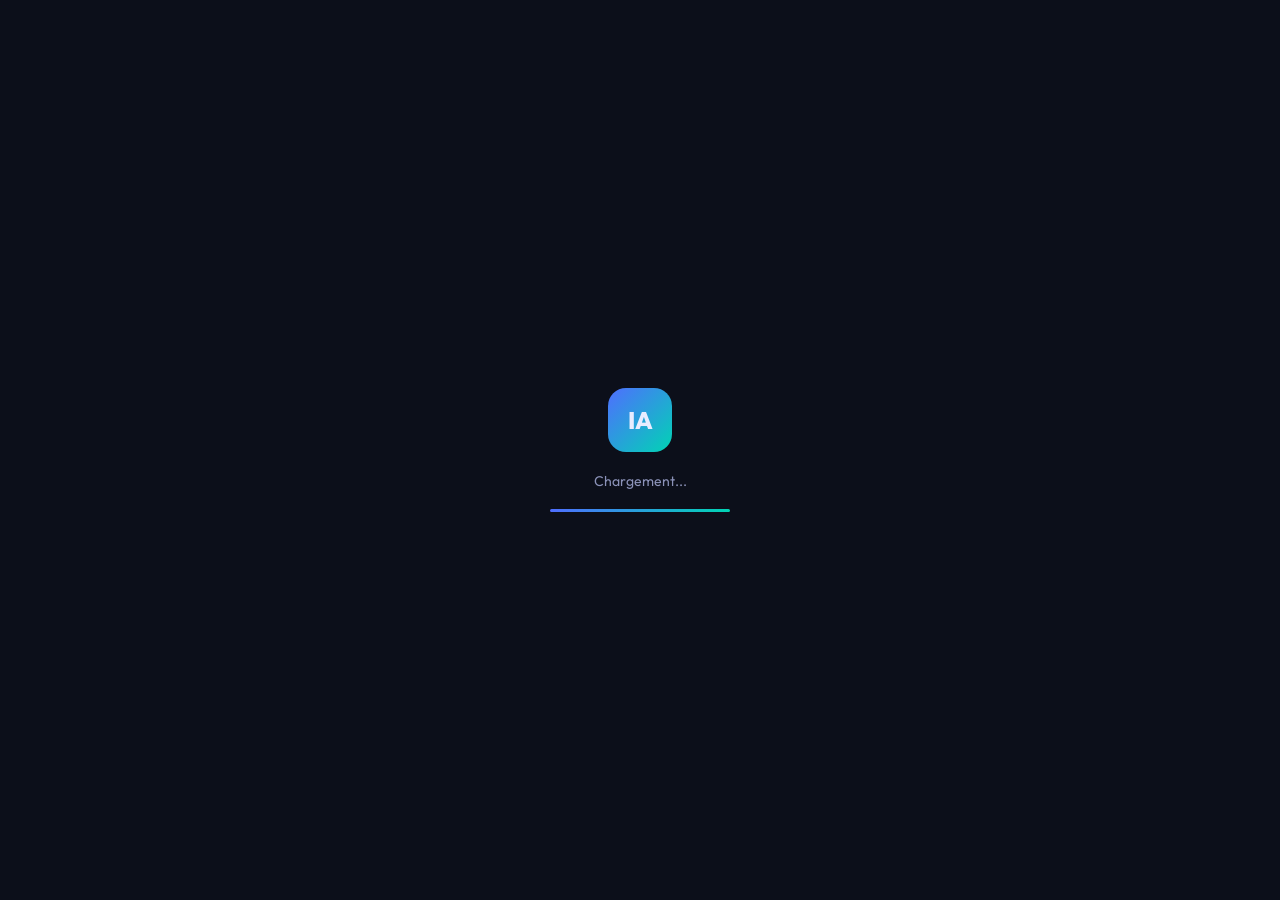
==== commit 7fdc7dcc: "minor changes" ====
--- a/frontend/pages/chat.html
+++ b/frontend/pages/chat.html
@@ -9,13 +9,11 @@
 <style>
 *,*::before,*::after{box-sizing:border-box;margin:0;padding:0}
 :root{
-  --bg:#0C0F1A;--bg2:#141828;--bg3:#1C2235;--surface:#232840;--surface2:#2D3555;
+  --bg:#0C0F1A;--bg2:#141828;--bg3:#1C2235;--surface:#232840;
   --border:rgba(255,255,255,0.07);--border2:rgba(255,255,255,0.13);
-  --accent:#4F6EFF;--accent2:#6B86FF;--teal:#00D4B4;--teal2:#00F0CC;
-  --green:#00D97E;--orange:#FF8C42;--red:#FF5A65;--gold:#FFB830;--purple:#A855F7;
+  --accent:#4F6EFF;--accent2:#6B86FF;--teal:#00D4B4;
+  --green:#00D97E;--orange:#FF8C42;--red:#FF5A65;--gold:#FFB830;
   --text:#E8ECFF;--text2:#8B92B8;--text3:#555F85;
-  --wave:#FF7A00;--om:#FF6900;--mixx:#7C3AED;
-  --r-sm:8px;--r-md:14px;--r-lg:20px;--r-xl:28px;
   --font:'Outfit',sans-serif;--mono:'JetBrains Mono',monospace;
 }
 body{font-family:var(--font);background:var(--bg);color:var(--text);height:100vh;overflow:hidden;display:flex;}
@@ -24,7 +22,7 @@
     radial-gradient(ellipse 60% 40% at 20% 10%,rgba(79,110,255,.12) 0%,transparent 70%),
     radial-gradient(ellipse 50% 35% at 80% 80%,rgba(0,212,180,.08) 0%,transparent 70%);}
 
-/* ── Loader ───────────────────────────────────────────────────────────────── */
+/* Loader */
 .loader{position:fixed;inset:0;background:var(--bg);z-index:999;
   display:flex;flex-direction:column;align-items:center;justify-content:center;gap:1.2rem;
   transition:opacity .4s ease;}
@@ -33,116 +31,98 @@
   background:linear-gradient(135deg,var(--accent),var(--teal));
   display:flex;align-items:center;justify-content:center;
   font-weight:800;font-size:1.5rem;
-  box-shadow:0 0 0 0 rgba(79,110,255,.4);
   animation:logoPulse 2s ease-in-out infinite;}
-@keyframes logoPulse{
-  0%{box-shadow:0 0 0 0 rgba(79,110,255,.4)}
-  70%{box-shadow:0 0 0 16px rgba(79,110,255,0)}
-  100%{box-shadow:0 0 0 0 rgba(79,110,255,0)}}
+@keyframes logoPulse{0%{box-shadow:0 0 0 0 rgba(79,110,255,.4)}70%{box-shadow:0 0 0 16px rgba(79,110,255,0)}100%{box-shadow:0 0 0 0 rgba(79,110,255,0)}}
 .loader-txt{font-size:.88rem;color:var(--text2);}
 .loader-bar{width:180px;height:3px;background:var(--bg3);border-radius:2px;overflow:hidden;}
-.loader-fill{height:100%;width:0;background:linear-gradient(90deg,var(--accent),var(--teal));
-  border-radius:2px;animation:barFill 1.4s ease forwards;}
+.loader-fill{height:100%;width:0;background:linear-gradient(90deg,var(--accent),var(--teal));animation:barFill 1.4s ease forwards;}
 @keyframes barFill{to{width:100%}}
 
-/* ── Layout ────────────────────────────────────────────────────────────────── */
 .layout{display:flex;width:100%;height:100vh;position:relative;z-index:1;}
 
-/* ── Sidebar ───────────────────────────────────────────────────────────────── */
+/* Sidebar */
 .sidebar{width:290px;min-width:290px;background:var(--bg2);border-right:1px solid var(--border);
   display:flex;flex-direction:column;overflow:hidden;}
-
 .sb-logo{padding:1.2rem 1.1rem .9rem;border-bottom:1px solid var(--border);}
 .sb-badge{display:inline-flex;align-items:center;gap:.4rem;
   background:linear-gradient(135deg,var(--accent),var(--teal));
   padding:.3rem .8rem;border-radius:100px;font-size:.68rem;font-weight:700;
   letter-spacing:.08em;text-transform:uppercase;margin-bottom:.5rem;}
-.sb-title{font-size:1rem;font-weight:700;color:var(--text);}
+.sb-title{font-size:1rem;font-weight:700;}
 .sb-sub{font-size:.72rem;color:var(--text3);margin-top:.15rem;}
 
-/* Auth section */
+/* Auth tabs */
 .sb-auth{padding:1rem 1.1rem;border-bottom:1px solid var(--border);}
-.sb-section-lbl{font-size:.65rem;text-transform:uppercase;letter-spacing:.1em;
-  color:var(--text3);font-weight:600;margin-bottom:.65rem;}
+.auth-tabs{display:flex;background:var(--bg3);border-radius:8px;padding:3px;margin-bottom:1rem;}
+.auth-tab{flex:1;padding:.4rem;text-align:center;font-size:.78rem;font-weight:600;
+  border-radius:6px;cursor:pointer;transition:all .2s;color:var(--text3);}
+.auth-tab.active{background:var(--accent);color:white;}
 
 .field{margin-bottom:.6rem;}
 .field label{font-size:.72rem;color:var(--text2);display:block;margin-bottom:.25rem;}
-.field input{
+.field input,.field select{
   width:100%;background:var(--bg3);border:1px solid var(--border);
-  border-radius:var(--r-sm);padding:.5rem .75rem;font-size:.85rem;
+  border-radius:8px;padding:.5rem .75rem;font-size:.85rem;
   color:var(--text);font-family:var(--font);outline:none;
-  transition:border-color .2s,box-shadow .2s;}
-.field input:focus{border-color:var(--accent);box-shadow:0 0 0 3px rgba(79,110,255,.12);}
+  transition:border-color .2s;}
+.field input:focus,.field select:focus{border-color:var(--accent);}
 .field input.shake{animation:shake .3s ease;}
 @keyframes shake{0%,100%{transform:translateX(0)}25%{transform:translateX(-5px)}75%{transform:translateX(5px)}}
+.field select option{background:var(--bg3);}
 
 .btn-conn{
   width:100%;padding:.6rem;
   background:linear-gradient(135deg,var(--accent),var(--accent2));
-  border:none;border-radius:var(--r-sm);color:white;
+  border:none;border-radius:8px;color:white;
   font-size:.88rem;font-weight:700;font-family:var(--font);cursor:pointer;
-  transition:opacity .2s,transform .15s;position:relative;overflow:hidden;}
-.btn-conn::after{content:'';position:absolute;inset:0;
-  background:linear-gradient(135deg,transparent,rgba(255,255,255,.12));}
+  transition:opacity .2s,transform .15s;}
 .btn-conn:hover{opacity:.92;transform:translateY(-1px);}
 .btn-conn:active{transform:translateY(0);}
+.btn-conn:disabled{opacity:.5;cursor:not-allowed;transform:none;}
+
+.auth-msg{font-size:.75rem;margin-top:.5rem;padding:.4rem .6rem;border-radius:6px;display:none;}
+.auth-msg.error{background:rgba(255,90,101,.12);color:var(--red);border:1px solid rgba(255,90,101,.2);}
+.auth-msg.success{background:rgba(0,217,126,.12);color:var(--green);border:1px solid rgba(0,217,126,.2);}
 
 /* Profil */
 .sb-profil{padding:1rem 1.1rem;border-bottom:1px solid var(--border);display:none;}
-.profil-card{background:var(--bg3);border:1px solid var(--border);border-radius:var(--r-md);padding:.85rem;}
+.profil-card{background:var(--bg3);border:1px solid var(--border);border-radius:12px;padding:.85rem;}
 .profil-head{display:flex;align-items:center;gap:.65rem;margin-bottom:.7rem;}
 .profil-av{width:38px;height:38px;border-radius:50%;
   background:linear-gradient(135deg,var(--accent),var(--teal));
   display:flex;align-items:center;justify-content:center;
   font-weight:800;font-size:.82rem;flex-shrink:0;}
 .profil-nom{font-weight:600;font-size:.88rem;}
-.profil-op{font-size:.68rem;margin-top:1px;}
 .op-chip{display:inline-block;padding:2px 8px;border-radius:100px;font-size:.65rem;font-weight:700;}
-.op-wave{background:rgba(255,122,0,.18);color:var(--wave);}
-.op-om{background:rgba(255,105,0,.18);color:var(--om);}
-.op-mixx{background:rgba(124,58,237,.18);color:var(--mixx);}
+.op-wave{background:rgba(255,122,0,.18);color:#FF7A00;}
+.op-om{background:rgba(255,105,0,.18);color:#FF6900;}
+.op-mixx{background:rgba(124,58,237,.18);color:#7C3AED;}
 .op-new{background:rgba(0,212,180,.12);color:var(--teal);}
-
 .profil-row{display:flex;justify-content:space-between;font-size:.73rem;padding:.22rem 0;color:var(--text2);}
 .profil-val{color:var(--text);font-weight:500;}
 
-.nouveau-badge{
-  display:flex;align-items:center;gap:.4rem;
-  background:rgba(0,212,180,.08);border:1px solid rgba(0,212,180,.2);
-  border-radius:var(--r-sm);padding:.45rem .6rem;margin-top:.6rem;
-  font-size:.72rem;color:var(--teal);line-height:1.4;}
-
-/* Stats session */
 .sb-stats{padding:1rem 1.1rem;display:none;flex:1;overflow-y:auto;}
-.stat-row{display:flex;align-items:center;gap:.55rem;padding:.35rem 0;
-  border-bottom:1px solid var(--border);font-size:.78rem;}
+.stat-row{display:flex;align-items:center;gap:.55rem;padding:.35rem 0;border-bottom:1px solid var(--border);font-size:.78rem;}
 .stat-dot{width:6px;height:6px;border-radius:50%;flex-shrink:0;}
 .stat-lbl{color:var(--text3);flex:1;}
 .stat-val{color:var(--text);font-weight:500;font-size:.75rem;}
 
-/* Tickets */
 .sb-tickets{padding:.75rem 1.1rem;display:none;}
 .ticket-mini{background:var(--bg3);border:1px solid var(--border);
-  border-left:3px solid var(--red);border-radius:var(--r-sm);
-  padding:.55rem .7rem;margin-bottom:.45rem;}
-.ticket-id{font-family:var(--mono);font-size:.7rem;color:var(--text);font-weight:500;}
+  border-left:3px solid var(--red);border-radius:8px;padding:.55rem .7rem;margin-bottom:.45rem;}
+.ticket-id{font-family:var(--mono);font-size:.7rem;color:var(--text);}
 .ticket-type{font-size:.68rem;color:var(--text3);margin-top:1px;}
 .ticket-pdf{display:inline-block;margin-top:3px;font-size:.68rem;color:var(--accent2);cursor:pointer;}
-.ticket-pdf:hover{text-decoration:underline;}
-
-/* Btn deco */
+
 .btn-deco{margin:auto 1.1rem 1rem;padding:.45rem;background:transparent;
-  border:1px solid var(--border2);border-radius:var(--r-sm);
+  border:1px solid var(--border2);border-radius:8px;
   color:var(--text3);font-size:.75rem;font-family:var(--font);cursor:pointer;
   width:calc(100% - 2.2rem);display:none;transition:all .15s;}
 .btn-deco:hover{border-color:var(--red);color:var(--red);}
 
-/* ── Chat Main ──────────────────────────────────────────────────────────────── */
+/* Chat */
 .chat-main{flex:1;display:flex;flex-direction:column;overflow:hidden;}
-
-/* Header */
-.chat-hdr{
-  padding:.9rem 1.3rem;border-bottom:1px solid var(--border);
+.chat-hdr{padding:.9rem 1.3rem;border-bottom:1px solid var(--border);
   display:flex;align-items:center;gap:.85rem;
   background:rgba(20,24,40,.85);backdrop-filter:blur(12px);}
 .hdr-av{width:40px;height:40px;border-radius:50%;
@@ -156,7 +136,7 @@
 .hdr-pulse{width:6px;height:6px;border-radius:50%;background:var(--green);animation:pulse 2s infinite;}
 @keyframes pulse{0%,100%{opacity:1;transform:scale(1)}50%{opacity:.5;transform:scale(.8)}}
 .hdr-chips{margin-left:auto;display:flex;gap:.4rem;}
-.chip{padding:2px 9px;border-radius:100px;font-size:.67rem;font-weight:700;letter-spacing:.04em;}
+.chip{padding:2px 9px;border-radius:100px;font-size:.67rem;font-weight:700;}
 .chip-lang{background:rgba(79,110,255,.14);border:1px solid rgba(79,110,255,.28);color:var(--accent2);}
 .chip-sent{border:1px solid;}
 .sent-neutre{background:rgba(139,146,184,.1);border-color:rgba(139,146,184,.2);color:var(--text2);}
@@ -164,143 +144,94 @@
 .sent-negatif{background:rgba(255,90,101,.1);border-color:rgba(255,90,101,.25);color:var(--red);}
 .sent-frustre{background:rgba(255,140,66,.1);border-color:rgba(255,140,66,.25);color:var(--orange);}
 
-/* Welcome */
 .welcome{flex:1;display:flex;flex-direction:column;align-items:center;
-  justify-content:center;gap:1rem;padding:2rem;text-align:center;
-  animation:fadeUp .5s ease;}
-@keyframes fadeUp{from{opacity:0;transform:translateY(10px)}to{opacity:1;transform:translateY(0)}}
+  justify-content:center;gap:1rem;padding:2rem;text-align:center;}
 .welcome-icon{width:72px;height:72px;border-radius:50%;
   background:linear-gradient(135deg,var(--accent),var(--teal));
   display:flex;align-items:center;justify-content:center;font-size:1.8rem;
   box-shadow:0 8px 32px rgba(79,110,255,.25);}
 .welcome-title{font-size:1.25rem;font-weight:700;}
 .welcome-sub{font-size:.85rem;color:var(--text2);max-width:310px;line-height:1.6;}
-.welcome-ops{display:flex;gap:.5rem;justify-content:center;flex-wrap:wrap;margin-top:.3rem;}
+.welcome-ops{display:flex;gap:.5rem;justify-content:center;flex-wrap:wrap;}
 .op-pill{padding:.35rem .9rem;border-radius:100px;font-size:.75rem;font-weight:600;border:1px solid;}
-.op-pill.wave{background:rgba(255,122,0,.1);border-color:rgba(255,122,0,.3);color:var(--wave);}
-.op-pill.om{background:rgba(255,105,0,.1);border-color:rgba(255,105,0,.3);color:var(--om);}
-.op-pill.mixx{background:rgba(124,58,237,.1);border-color:rgba(124,58,237,.3);color:var(--mixx);}
-
-/* Messages */
-.messages{flex:1;overflow-y:auto;padding:1.3rem;
-  display:flex;flex-direction:column;gap:.9rem;}
+.op-pill.wave{background:rgba(255,122,0,.1);border-color:rgba(255,122,0,.3);color:#FF7A00;}
+.op-pill.om{background:rgba(255,105,0,.1);border-color:rgba(255,105,0,.3);color:#FF6900;}
+.op-pill.mixx{background:rgba(124,58,237,.1);border-color:rgba(124,58,237,.3);color:#7C3AED;}
+
+.messages{flex:1;overflow-y:auto;padding:1.3rem;display:flex;flex-direction:column;gap:.9rem;}
 .messages::-webkit-scrollbar{width:4px;}
-.messages::-webkit-scrollbar-thumb{background:var(--surface2);border-radius:2px;}
-
-.msg{display:flex;flex-direction:column;max-width:74%;
-  animation:msgIn .3s cubic-bezier(.34,1.56,.64,1);}
+.messages::-webkit-scrollbar-thumb{background:var(--surface);border-radius:2px;}
+
+.msg{display:flex;flex-direction:column;max-width:74%;animation:msgIn .3s cubic-bezier(.34,1.56,.64,1);}
 @keyframes msgIn{from{opacity:0;transform:translateY(10px) scale(.96)}to{opacity:1;transform:translateY(0) scale(1)}}
 .msg-bot{align-self:flex-start;}
 .msg-user{align-self:flex-end;}
-
 .msg-wrap{display:flex;align-items:flex-end;gap:.45rem;}
 .msg-bot .msg-wrap{flex-direction:row;}
 .msg-user .msg-wrap{flex-direction:row-reverse;}
-
 .msg-av-sm{width:28px;height:28px;border-radius:50%;
   background:linear-gradient(135deg,var(--accent),var(--teal));
   display:flex;align-items:center;justify-content:center;
-  font-size:.62rem;font-weight:800;flex-shrink:0;margin-bottom:1px;}
-
-.bubble{padding:.7rem .95rem;border-radius:var(--r-lg);
-  font-size:.87rem;line-height:1.6;white-space:pre-wrap;word-break:break-word;}
-.msg-bot .bubble{background:var(--bg3);border:1px solid var(--border);
-  border-bottom-left-radius:4px;color:var(--text);}
-.msg-user .bubble{background:linear-gradient(135deg,var(--accent),var(--accent2));
-  border-bottom-right-radius:4px;color:white;
-  box-shadow:0 4px 16px rgba(79,110,255,.28);}
-.bubble.escalade{background:linear-gradient(135deg,rgba(255,140,66,.1),rgba(255,184,48,.06));
-  border:1px solid rgba(255,140,66,.28);border-left:3px solid var(--orange);}
-.bubble.urgent{background:linear-gradient(135deg,rgba(255,90,101,.1),rgba(255,90,101,.05));
-  border:1px solid rgba(255,90,101,.28);border-left:3px solid var(--red);}
-.bubble.info{background:rgba(79,110,255,.07);border:1px solid rgba(79,110,255,.2);}
-
+  font-size:.62rem;font-weight:800;flex-shrink:0;}
+.bubble{padding:.7rem .95rem;border-radius:20px;font-size:.87rem;line-height:1.6;white-space:pre-wrap;word-break:break-word;}
+.msg-bot .bubble{background:var(--bg3);border:1px solid var(--border);border-bottom-left-radius:4px;color:var(--text);}
+.msg-user .bubble{background:linear-gradient(135deg,var(--accent),var(--accent2));border-bottom-right-radius:4px;color:white;box-shadow:0 4px 16px rgba(79,110,255,.28);}
+.bubble.escalade{background:rgba(255,140,66,.1);border:1px solid rgba(255,140,66,.28);border-left:3px solid var(--orange);}
+.bubble.urgent{background:rgba(255,90,101,.1);border:1px solid rgba(255,90,101,.28);border-left:3px solid var(--red);}
 .msg-meta{display:flex;align-items:center;gap:.35rem;margin-top:.22rem;padding:0 .2rem;}
 .msg-bot .msg-meta{justify-content:flex-start;}
 .msg-user .msg-meta{justify-content:flex-end;}
 .msg-time{font-size:.65rem;color:var(--text3);}
-.msg-intent-chip{font-size:.63rem;color:var(--text3);background:var(--bg3);
-  border:1px solid var(--border);padding:1px 6px;border-radius:100px;font-family:var(--mono);}
-
-/* Typing */
-.typing-wrap{display:flex;align-items:flex-end;gap:.45rem;animation:msgIn .25s ease;}
-.typing-bubble{background:var(--bg3);border:1px solid var(--border);
-  border-bottom-left-radius:4px;border-radius:var(--r-lg);
-  padding:.8rem 1rem;display:flex;gap:5px;align-items:center;}
-.td{width:7px;height:7px;background:var(--text3);border-radius:50%;
-  animation:dot 1.3s infinite;}
-.td:nth-child(2){animation-delay:.18s;}
-.td:nth-child(3){animation-delay:.36s;}
+.msg-intent-chip{font-size:.63rem;color:var(--text3);background:var(--bg3);border:1px solid var(--border);padding:1px 6px;border-radius:100px;font-family:var(--mono);}
+
+.typing-wrap{display:flex;align-items:flex-end;gap:.45rem;}
+.typing-bubble{background:var(--bg3);border:1px solid var(--border);border-bottom-left-radius:4px;border-radius:20px;padding:.8rem 1rem;display:flex;gap:5px;align-items:center;}
+.td{width:7px;height:7px;background:var(--text3);border-radius:50%;animation:dot 1.3s infinite;}
+.td:nth-child(2){animation-delay:.18s;}.td:nth-child(3){animation-delay:.36s;}
 @keyframes dot{0%,100%{opacity:.3;transform:translateY(0)}50%{opacity:1;transform:translateY(-3px)}}
 
-/* Input zone */
-.input-zone{padding:.9rem 1.3rem 1.1rem;border-top:1px solid var(--border);
-  background:rgba(20,24,40,.85);}
-.suggestions{display:flex;gap:.35rem;flex-wrap:wrap;margin-bottom:.65rem;min-height:0;}
+.input-zone{padding:.9rem 1.3rem 1.1rem;border-top:1px solid var(--border);background:rgba(20,24,40,.85);}
+.suggestions{display:flex;gap:.35rem;flex-wrap:wrap;margin-bottom:.65rem;}
 .sug{padding:.28rem .7rem;border:1px solid var(--border2);border-radius:100px;
-  background:transparent;color:var(--text2);font-size:.73rem;font-family:var(--font);
-  cursor:pointer;white-space:nowrap;transition:all .15s;}
-.sug:hover{border-color:var(--accent);color:var(--accent2);background:rgba(79,110,255,.07);}
-
-.input-row{display:flex;gap:.5rem;align-items:center;
-  background:var(--bg3);border:1px solid var(--border);
-  border-radius:var(--r-xl);padding:.38rem .38rem .38rem 1.05rem;
-  transition:border-color .2s,box-shadow .2s;}
-.input-row:focus-within{border-color:var(--accent);box-shadow:0 0 0 3px rgba(79,110,255,.1);}
-.msg-inp{flex:1;background:transparent;border:none;outline:none;
-  color:var(--text);font-size:.88rem;font-family:var(--font);padding:.32rem 0;}
+  background:transparent;color:var(--text2);font-size:.73rem;font-family:var(--font);cursor:pointer;white-space:nowrap;transition:all .15s;}
+.sug:hover{border-color:var(--accent);color:var(--accent2);}
+.input-row{display:flex;gap:.5rem;align-items:center;background:var(--bg3);border:1px solid var(--border);
+  border-radius:28px;padding:.38rem .38rem .38rem 1.05rem;transition:border-color .2s;}
+.input-row:focus-within{border-color:var(--accent);}
+.msg-inp{flex:1;background:transparent;border:none;outline:none;color:var(--text);font-size:.88rem;font-family:var(--font);padding:.32rem 0;}
 .msg-inp::placeholder{color:var(--text3);}
 .msg-inp:disabled{opacity:.4;cursor:not-allowed;}
-
-.btn-send{width:40px;height:40px;border-radius:50%;
-  background:linear-gradient(135deg,var(--accent),var(--accent2));
+.btn-send{width:40px;height:40px;border-radius:50%;background:linear-gradient(135deg,var(--accent),var(--accent2));
   border:none;cursor:pointer;display:flex;align-items:center;justify-content:center;
-  flex-shrink:0;transition:transform .15s,opacity .15s,box-shadow .15s;
-  box-shadow:0 2px 12px rgba(79,110,255,.3);}
-.btn-send:hover{transform:scale(1.08);box-shadow:0 4px 20px rgba(79,110,255,.45);}
-.btn-send:active{transform:scale(.95);}
+  flex-shrink:0;transition:transform .15s,box-shadow .15s;box-shadow:0 2px 12px rgba(79,110,255,.3);}
+.btn-send:hover{transform:scale(1.08);}
 .btn-send:disabled{opacity:.3;cursor:not-allowed;transform:none;box-shadow:none;}
 
-/* CSAT inline dans le chat */
-.csat-inline{
-  align-self:flex-start;max-width:320px;
-  background:var(--bg3);border:1px solid var(--border);
-  border-radius:var(--r-lg);padding:1rem 1.2rem;
-  animation:msgIn .35s cubic-bezier(.34,1.56,.64,1);
-}
-.csat-inline-title{font-size:.85rem;font-weight:600;margin-bottom:.6rem;color:var(--text);}
+/* CSAT */
+.csat-inline{align-self:flex-start;max-width:300px;background:var(--bg3);border:1px solid var(--border);
+  border-radius:20px;padding:1rem 1.2rem;animation:msgIn .35s cubic-bezier(.34,1.56,.64,1);}
+.csat-inline-title{font-size:.85rem;font-weight:600;margin-bottom:.6rem;}
 .csat-stars-row{display:flex;gap:.3rem;margin-bottom:.7rem;}
-.cst{font-size:1.6rem;cursor:pointer;
-  filter:grayscale(1) brightness(.45);
-  transition:transform .2s cubic-bezier(.34,1.56,.64,1),filter .15s;}
+.cst{font-size:1.6rem;cursor:pointer;filter:grayscale(1) brightness(.45);transition:transform .2s,filter .15s;}
 .cst:hover{transform:scale(1.3);}
 .cst.on{filter:grayscale(0) brightness(1);animation:starPop .22s cubic-bezier(.34,1.56,.64,1);}
 @keyframes starPop{0%{transform:scale(1)}50%{transform:scale(1.4)}100%{transform:scale(1)}}
 .csat-sub-btns{display:flex;gap:.5rem;}
-.csat-send-btn{flex:1;padding:.4rem .6rem;
-  background:linear-gradient(135deg,var(--accent),var(--accent2));
-  border:none;border-radius:var(--r-sm);color:white;
-  font-size:.78rem;font-weight:700;font-family:var(--font);cursor:pointer;
-  transition:opacity .15s;}
-.csat-send-btn:hover{opacity:.88;}
-.csat-send-btn:disabled{opacity:.4;cursor:not-allowed;}
-.csat-skip-btn{padding:.4rem .6rem;background:transparent;
-  border:1px solid var(--border2);border-radius:var(--r-sm);
-  color:var(--text3);font-size:.75rem;font-family:var(--font);cursor:pointer;}
-.csat-skip-btn:hover{color:var(--text);border-color:var(--border2);}
+.csat-send-btn{flex:1;padding:.4rem .6rem;background:linear-gradient(135deg,var(--accent),var(--accent2));
+  border:none;border-radius:8px;color:white;font-size:.78rem;font-weight:700;font-family:var(--font);cursor:pointer;}
+.csat-skip-btn{padding:.4rem .6rem;background:transparent;border:1px solid var(--border2);
+  border-radius:8px;color:var(--text3);font-size:.75rem;font-family:var(--font);cursor:pointer;}
 </style>
 </head>
 <body>
 
-<!-- Loader -->
 <div class="loader" id="loader">
   <div class="loader-logo">IA</div>
-  <div class="loader-txt">Initialisation de l'agent IA...</div>
+  <div class="loader-txt">Chargement...</div>
   <div class="loader-bar"><div class="loader-fill"></div></div>
 </div>
 
 <div class="layout">
-  <!-- Sidebar -->
   <aside class="sidebar">
     <div class="sb-logo">
       <div class="sb-badge">✦ Agent IA</div>
@@ -308,68 +239,98 @@
       <div class="sb-sub">Wave · Orange Money · Mixx by Yas</div>
     </div>
 
-    <!-- Auth -->
+    <!-- Auth avec tabs Connexion / Inscription -->
     <div class="sb-auth" id="sb-auth">
-      <div class="sb-section-lbl">Connexion</div>
-      <div class="field">
-        <label>Numero de telephone</label>
-        <input type="tel" id="inp-tel" placeholder="+221 XX XXX XX XX" autocomplete="off"
-               onkeydown="if(event.key==='Enter')passerPIN()"/>
+      <div class="auth-tabs">
+        <div class="auth-tab active" id="tab-conn" onclick="switchTab('conn')">Connexion</div>
+        <div class="auth-tab" id="tab-inscr" onclick="switchTab('inscr')">Inscription</div>
       </div>
-      <div class="field" id="pin-field" style="display:none">
-        <label>Code PIN</label>
-        <input type="password" id="inp-pin" maxlength="4" placeholder="••••"
-               onkeydown="if(event.key==='Enter')connecter()"/>
+
+      <!-- Formulaire Connexion -->
+      <div id="form-conn">
+        <div class="field">
+          <label>Numéro de téléphone</label>
+          <input type="tel" id="inp-tel" placeholder="+221 XX XXX XX XX"
+                 onkeydown="if(event.key==='Enter')document.getElementById('inp-pin').focus()"/>
+        </div>
+        <div class="field">
+          <label>Code PIN</label>
+          <input type="password" id="inp-pin" maxlength="4" placeholder="••••"
+                 onkeydown="if(event.key==='Enter')connecter()"/>
+        </div>
+        <button class="btn-conn" id="btn-conn" onclick="connecter()">Se connecter →</button>
+        <div class="auth-msg" id="msg-conn"></div>
       </div>
-      <button class="btn-conn" id="btn-conn" onclick="connecter()">Continuer →</button>
+
+      <!-- Formulaire Inscription -->
+      <div id="form-inscr" style="display:none">
+        <div class="field">
+          <label>Nom complet</label>
+          <input type="text" id="inscr-nom" placeholder="Moussa Diallo"/>
+        </div>
+        <div class="field">
+          <label>Numéro de téléphone</label>
+          <input type="tel" id="inscr-tel" placeholder="+221 XX XXX XX XX"/>
+        </div>
+        <div class="field">
+          <label>Opérateur</label>
+          <select id="inscr-op">
+            <option value="wave">Wave</option>
+            <option value="orange_money">Orange Money</option>
+            <option value="mixx_by_yas">Mixx by Yas</option>
+          </select>
+        </div>
+        <div class="field">
+          <label>Choisir un PIN (4 chiffres)</label>
+          <input type="password" id="inscr-pin" maxlength="4" placeholder="••••"/>
+        </div>
+        <div class="field">
+          <label>Confirmer le PIN</label>
+          <input type="password" id="inscr-pin2" maxlength="4" placeholder="••••"
+                 onkeydown="if(event.key==='Enter')sinscrire()"/>
+        </div>
+        <button class="btn-conn" id="btn-inscr" onclick="sinscrire()">Créer mon compte →</button>
+        <div class="auth-msg" id="msg-inscr"></div>
+      </div>
     </div>
 
-    <!-- Profil -->
     <div class="sb-profil" id="sb-profil">
-      <div class="sb-section-lbl">Profil</div>
+      <div style="font-size:.65rem;text-transform:uppercase;letter-spacing:.1em;color:var(--text3);font-weight:600;margin-bottom:.65rem;">Profil</div>
       <div class="profil-card">
         <div class="profil-head">
           <div class="profil-av" id="pf-av">?</div>
           <div>
             <div class="profil-nom" id="pf-nom">—</div>
-            <div class="profil-op"><span class="op-chip" id="pf-op-chip">—</span></div>
+            <div><span class="op-chip" id="pf-op-chip">—</span></div>
           </div>
         </div>
-        <div class="profil-row"><span>Statut compte</span><span class="profil-val" id="pf-statut">—</span></div>
+        <div class="profil-row"><span>Statut</span><span class="profil-val" id="pf-statut">—</span></div>
         <div class="profil-row"><span>Plafond/jour</span><span class="profil-val" id="pf-plafond">—</span></div>
-        <div class="profil-row"><span>Canal</span><span class="profil-val">Web Chat</span></div>
-        <div class="nouveau-badge" id="nouveau-badge" style="display:none">
-          ⚠ Nouveau compte — Plafond limite (KYC requis)
-        </div>
       </div>
     </div>
 
-    <!-- Stats -->
     <div class="sb-stats" id="sb-stats">
-      <div class="sb-section-lbl">Session</div>
-      <div class="stat-row"><div class="stat-dot" style="background:var(--green)"></div><span class="stat-lbl">Statut</span><span class="stat-val" id="st-statut">En ligne</span></div>
+      <div style="font-size:.65rem;text-transform:uppercase;letter-spacing:.1em;color:var(--text3);font-weight:600;margin-bottom:.65rem;">Session</div>
+      <div class="stat-row"><div class="stat-dot" style="background:var(--green)"></div><span class="stat-lbl">Statut</span><span class="stat-val">En ligne</span></div>
       <div class="stat-row"><div class="stat-dot" style="background:var(--accent)"></div><span class="stat-lbl">Langue</span><span class="stat-val" id="st-lang">FR</span></div>
       <div class="stat-row"><div class="stat-dot" style="background:var(--teal)"></div><span class="stat-lbl">Intention</span><span class="stat-val" id="st-intent" style="font-size:.7rem">—</span></div>
       <div class="stat-row"><div class="stat-dot" style="background:var(--gold)"></div><span class="stat-lbl">Messages</span><span class="stat-val" id="st-msgs">0</span></div>
     </div>
 
-    <!-- Tickets -->
     <div class="sb-tickets" id="sb-tickets">
-      <div class="sb-section-lbl">Tickets ouverts</div>
+      <div style="font-size:.65rem;text-transform:uppercase;letter-spacing:.1em;color:var(--text3);font-weight:600;margin-bottom:.65rem;">Tickets</div>
       <div id="tickets-list"></div>
     </div>
 
-    <button class="btn-deco" id="btn-deco" onclick="deconnecter()">↩ Deconnecter</button>
+    <button class="btn-deco" id="btn-deco" onclick="deconnecter()">↩ Déconnecter</button>
   </aside>
 
-  <!-- Chat -->
   <main class="chat-main">
-    <!-- Header -->
     <div class="chat-hdr">
       <div class="hdr-av">IA</div>
       <div>
         <div class="hdr-title">Agent IA Support</div>
-        <div class="hdr-sub"><div class="hdr-pulse"></div><span id="hdr-status">En attente de connexion</span></div>
+        <div class="hdr-sub"><div class="hdr-pulse"></div><span id="hdr-status">En attente</span></div>
       </div>
       <div class="hdr-chips">
         <span class="chip chip-lang" id="chip-lang" style="display:none">FR</span>
@@ -377,11 +338,10 @@
       </div>
     </div>
 
-    <!-- Welcome -->
     <div class="welcome" id="welcome">
       <div class="welcome-icon">💬</div>
       <div class="welcome-title">Bienvenue sur votre support Mobile Money</div>
-      <div class="welcome-sub">Entrez votre numero de telephone et votre PIN pour acceder au support IA 24h/24.</div>
+      <div class="welcome-sub">Connectez-vous ou créez un compte pour accéder au support IA 24h/24.</div>
       <div class="welcome-ops">
         <div class="op-pill wave">Wave</div>
         <div class="op-pill om">Orange Money</div>
@@ -389,21 +349,16 @@
       </div>
     </div>
 
-    <!-- Messages -->
     <div class="messages" id="messages" style="display:none"></div>
 
-    <!-- Input -->
     <div class="input-zone">
       <div class="suggestions" id="suggestions"></div>
       <div class="input-row">
-        <input class="msg-inp" id="inp-msg" disabled
-               placeholder="Entrez votre numero pour commencer..."
+        <input class="msg-inp" id="inp-msg" disabled placeholder="Connectez-vous pour commencer..."
                onkeydown="if(event.key==='Enter')envoyer()"/>
         <button class="btn-send" id="btn-send" disabled onclick="envoyer()">
-          <svg width="17" height="17" viewBox="0 0 24 24" fill="none" stroke="white"
-               stroke-width="2.5" stroke-linecap="round" stroke-linejoin="round">
-            <line x1="22" y1="2" x2="11" y2="13"/>
-            <polygon points="22 2 15 22 11 13 2 9 22 2"/>
+          <svg width="17" height="17" viewBox="0 0 24 24" fill="none" stroke="white" stroke-width="2.5" stroke-linecap="round" stroke-linejoin="round">
+            <line x1="22" y1="2" x2="11" y2="13"/><polygon points="22 2 15 22 11 13 2 9 22 2"/>
           </svg>
         </button>
       </div>
@@ -412,71 +367,148 @@
 </div>
 
 <script>
-// ── Config ────────────────────────────────────────────────────────────────────
 const API = 'http://localhost:8000/api/v1';
 const WS  = 'ws://localhost:8000/api/v1';
 
 let ws = null, idSession = null, telephone = null;
-let auth = false, etape = 'tel', nbMsgs = 0;
-let dernierId_ticket = null;
-
-// ── Loader ────────────────────────────────────────────────────────────────────
+let nbMsgs = 0, dernierId_ticket = null, csatNote = 0;
+
+// Loader
 window.addEventListener('load', () => {
   setTimeout(() => {
     document.getElementById('loader').classList.add('out');
     document.getElementById('inp-tel').focus();
-  }, 1500);
+  }, 1400);
 });
 
-// ── Etapes connexion ──────────────────────────────────────────────────────────
-function passerPIN() {
-  const tel = document.getElementById('inp-tel').value.trim();
+// Tabs
+function switchTab(tab) {
+  document.getElementById('tab-conn').classList.toggle('active', tab === 'conn');
+  document.getElementById('tab-inscr').classList.toggle('active', tab === 'inscr');
+  document.getElementById('form-conn').style.display = tab === 'conn' ? 'block' : 'none';
+  document.getElementById('form-inscr').style.display = tab === 'inscr' ? 'block' : 'none';
+  cacheMsgs();
+}
+
+function afficherMsg(id, texte, type) {
+  const el = document.getElementById(id);
+  el.textContent = texte;
+  el.className = 'auth-msg ' + type;
+  el.style.display = 'block';
+}
+function cacheMsgs() {
+  ['msg-conn','msg-inscr'].forEach(id => {
+    document.getElementById(id).style.display = 'none';
+  });
+}
+
+// ── INSCRIPTION ───────────────────────────────────────────────────────────────
+async function sinscrire() {
+  const nom  = document.getElementById('inscr-nom').value.trim();
+  const tel  = document.getElementById('inscr-tel').value.trim().replace(/\s/g,'');
+  const op   = document.getElementById('inscr-op').value;
+  const pin  = document.getElementById('inscr-pin').value.trim();
+  const pin2 = document.getElementById('inscr-pin2').value.trim();
+
+  if (!nom || nom.length < 2)  return afficherMsg('msg-inscr', 'Entrez votre nom complet.', 'error');
+  if (!tel || tel.length < 8)  return afficherMsg('msg-inscr', 'Numéro de téléphone invalide.', 'error');
+  if (!pin || pin.length !== 4) return afficherMsg('msg-inscr', 'Le PIN doit contenir 4 chiffres.', 'error');
+  if (pin !== pin2)             return afficherMsg('msg-inscr', 'Les deux PIN ne correspondent pas.', 'error');
+
+  const btn = document.getElementById('btn-inscr');
+  btn.disabled = true;
+  btn.textContent = 'Création...';
+
+  try {
+    // Appeler l'endpoint d'inscription
+    const res = await fetch(`${API}/auth/inscrire`, {
+      method: 'POST',
+      headers: {'Content-Type':'application/json'},
+      body: JSON.stringify({ nom, telephone: tel, operateur: op, pin })
+    });
+    const data = await res.json();
+
+    if (!data.succes) {
+      afficherMsg('msg-inscr', data.erreur || 'Erreur lors de la création.', 'error');
+      btn.disabled = false;
+      btn.textContent = 'Créer mon compte →';
+      return;
+    }
+
+    afficherMsg('msg-inscr', '✓ Compte créé ! Connexion en cours...', 'success');
+
+    // Connexion automatique après inscription
+    setTimeout(() => {
+      document.getElementById('inp-tel').value = tel;
+      document.getElementById('inp-pin').value = pin;
+      switchTab('conn');
+      connecter();
+    }, 1000);
+
+  } catch(e) {
+    afficherMsg('msg-inscr', 'Erreur réseau. Vérifiez que le backend tourne.', 'error');
+    btn.disabled = false;
+    btn.textContent = 'Créer mon compte →';
+  }
+}
+
+// ── CONNEXION ─────────────────────────────────────────────────────────────────
+function connecter() {
+  const tel = document.getElementById('inp-tel').value.trim().replace(/\s/g,'');
+  const pin = document.getElementById('inp-pin').value.trim();
+
   if (!tel || tel.length < 8) return secouer('inp-tel');
+  if (!pin || pin.length !== 4) return secouer('inp-pin');
+
   telephone = tel;
-  document.getElementById('pin-field').style.display = 'block';
-  document.getElementById('btn-conn').textContent = 'Se connecter →';
-  etape = 'pin';
-  setTimeout(() => document.getElementById('inp-pin').focus(), 50);
-}
-
-function connecter() {
-  if (etape === 'tel') { passerPIN(); return; }
-  const pin = document.getElementById('inp-pin').value.trim();
-  if (!pin || pin.length !== 4) return secouer('inp-pin');
   idSession = 'sess_' + Date.now() + '_' + Math.random().toString(36).slice(2,6);
-  document.getElementById('btn-conn').textContent = 'Connexion...';
-  document.getElementById('btn-conn').disabled = true;
+
+  const btn = document.getElementById('btn-conn');
+  btn.disabled = true;
+  btn.textContent = 'Connexion...';
+
   ouvrirWS(pin);
 }
 
 function ouvrirWS(pin) {
   ws = new WebSocket(`${WS}/chat/ws/${idSession}/${encodeURIComponent(telephone)}`);
+
   ws.onopen = () => {
-    majStatus('Verification en cours...');
-    ws.send(JSON.stringify({ message: pin }));
+    majStatus('Vérification...');
+    setTimeout(() => ws.send(JSON.stringify({ message: pin })), 200);
   };
+
   ws.onmessage = e => gerer(JSON.parse(e.data));
+
   ws.onerror = () => {
     majStatus('Erreur connexion');
-    ajouterBot("Impossible de joindre le serveur. Verifiez que le backend tourne.", "");
+    afficherMsg('msg-conn', 'Impossible de joindre le serveur.', 'error');
     resetConn();
   };
-  ws.onclose = () => majStatus('Deconnecte');
+
+  ws.onclose = () => {
+    if (!document.getElementById('sb-profil').style.display || document.getElementById('sb-profil').style.display === 'none') {
+      resetConn();
+    }
+    majStatus('Déconnecté');
+  };
+}
+
+function resetConn() {
+  document.getElementById('btn-conn').disabled = false;
+  document.getElementById('btn-conn').textContent = 'Se connecter →';
 }
 
 function deconnecter() {
   if (ws) ws.close();
-  auth = false; etape = 'tel'; telephone = null; idSession = null; nbMsgs = 0; dernierId_ticket = null;
-  ['sb-profil','sb-stats','sb-tickets','btn-deco'].forEach(id => document.getElementById(id).style.display = 'none');
+  nbMsgs = 0; dernierId_ticket = null; telephone = null; idSession = null;
+
+  ['sb-profil','sb-stats','sb-tickets','btn-deco'].forEach(id =>
+    document.getElementById(id).style.display = 'none');
   document.getElementById('sb-auth').style.display = 'block';
-  document.getElementById('pin-field').style.display = 'none';
-  document.getElementById('inp-tel').value = '';
-  document.getElementById('inp-pin').value = '';
-  document.getElementById('btn-conn').textContent = 'Continuer →';
-  document.getElementById('btn-conn').disabled = false;
   document.getElementById('btn-send').disabled = true;
   document.getElementById('inp-msg').disabled = true;
-  document.getElementById('inp-msg').placeholder = 'Entrez votre numero pour commencer...';
+  document.getElementById('inp-msg').placeholder = 'Connectez-vous pour commencer...';
   document.getElementById('messages').style.display = 'none';
   document.getElementById('welcome').style.display = 'flex';
   document.getElementById('messages').innerHTML = '';
@@ -484,36 +516,52 @@
   document.getElementById('tickets-list').innerHTML = '';
   document.getElementById('chip-lang').style.display = 'none';
   document.getElementById('chip-sent').style.display = 'none';
-  majStatus('En attente de connexion');
-  etape = 'tel';
-}
-
-function resetConn() {
-  document.getElementById('btn-conn').textContent = 'Continuer →';
-  document.getElementById('btn-conn').disabled = false;
-}
-
-// ── Gestion reponses WS ───────────────────────────────────────────────────────
+  document.getElementById('inp-pin').value = '';
+  resetConn();
+  majStatus('En attente');
+}
+
+// ── Gestion réponses WS ───────────────────────────────────────────────────────
 function gerer(data) {
-  if (data.type === 'connexion') { majStatus('Verifiez votre PIN...'); return; }
+  if (data.type === 'connexion') { majStatus('Entrez votre PIN...'); return; }
   if (data.type === 'frappe') return;
-  if (data.type === 'erreur') { supprimerTyping(); ajouterBot(data.message || 'Erreur inconnue', ''); return; }
-  if (data.type === 'info')   { supprimerTyping(); ajouterBot(data.message, 'info'); return; }
 
   supprimerTyping();
 
+  if (data.type === 'erreur') {
+    afficherMsg('msg-conn', data.message || 'Erreur serveur.', 'error');
+    resetConn();
+    return;
+  }
+
+  if (data.type === 'info') { ajouterBot(data.message, 'info'); return; }
+
   if (data.type === 'reponse') {
+    // Toujours afficher la zone messages
+    document.getElementById('welcome').style.display = 'none';
+    document.getElementById('messages').style.display = 'flex';
+
     // Auth reussie
     if (data.authentifie === true && data.client) {
       mettreAJourProfil(data.client);
-    }
-
+      document.getElementById('sb-auth').style.display = 'none';
+      document.getElementById('sb-profil').style.display = 'block';
+      document.getElementById('sb-stats').style.display = 'block';
+      document.getElementById('sb-tickets').style.display = 'block';
+      document.getElementById('btn-deco').style.display = 'block';
+      document.getElementById('btn-send').disabled = false;
+      document.getElementById('inp-msg').disabled = false;
+      document.getElementById('inp-msg').placeholder = 'Comment puis-je vous aider ?';
+      document.getElementById('inp-msg').focus();
+      majStatus('Connecté — en ligne');
+    }
+
+    // Afficher reponse
     if (data.reponse) {
       const style = data.escalade ? (data.priorite === 'P1' ? 'urgent' : 'escalade') : '';
       ajouterBot(data.reponse, style, data.intention);
     }
 
-    // Chips header
     if (data.langue) {
       const cl = document.getElementById('chip-lang');
       cl.textContent = data.langue.toUpperCase(); cl.style.display = 'inline-block';
@@ -525,66 +573,18 @@
       cs.style.display = 'inline-block';
     }
     if (data.intention) document.getElementById('st-intent').textContent = data.intention.replace(/_/g,' ');
-
-    // Ticket
     if (data.id_ticket) {
       dernierId_ticket = data.id_ticket;
       ajouterTicketSidebar(data.id_ticket, data.priorite, data.regle_escalade);
     }
-
-    // Si resolution — proposer CSAT
-    if (!data.escalade && data.intention && data.intention !== 'salutation' && data.intention !== 'inconnu') {
-      if (nbMsgs >= 3) {
-        setTimeout(() => afficherCSATInline(), 1200);
-      }
-    }
-
+    if (!data.escalade && data.intention && !['salutation','inconnu'].includes(data.intention) && nbMsgs >= 3) {
+      setTimeout(() => afficherCSATInline(), 1200);
+    }
     afficherSuggestions(data.intention);
   }
 }
 
-// ── Auth profil ───────────────────────────────────────────────────────────────
-function mettreAJourProfil(client) {
-  auth = true;
-  document.getElementById('sb-auth').style.display = 'none';
-  document.getElementById('sb-profil').style.display = 'block';
-  document.getElementById('sb-stats').style.display = 'block';
-  document.getElementById('sb-tickets').style.display = 'block';
-  document.getElementById('btn-deco').style.display = 'block';
-  document.getElementById('welcome').style.display = 'none';
-  document.getElementById('messages').style.display = 'flex';
-  document.getElementById('btn-send').disabled = false;
-  document.getElementById('inp-msg').disabled = false;
-  document.getElementById('inp-msg').placeholder = 'Comment puis-je vous aider ?';
-  document.getElementById('inp-msg').focus();
-  majStatus('Connecte — en ligne');
-
-  const nom = client.nom || '';
-  const initiales = nom.split(' ').filter(Boolean).map(n=>n[0]).join('').slice(0,2).toUpperCase() || 'CL';
-  document.getElementById('pf-av').textContent = initiales;
-  document.getElementById('pf-nom').textContent = nom;
-
-  // Plafond et statut
-  document.getElementById('pf-statut').textContent = client.statut_compte || 'actif';
-  const plafond = client.plafond_journalier_xof;
-  document.getElementById('pf-plafond').textContent = plafond ? (plafond/1000).toFixed(0) + ' 000 XOF' : '—';
-
-  // Op badge
-  const op = (client.operateur || '').toLowerCase();
-  const badge = document.getElementById('pf-op-chip');
-  const label = (client.operateur || '').replace(/_/g,' ');
-  if (op.includes('wave')) { badge.textContent = 'Wave'; badge.className = 'op-chip op-wave'; }
-  else if (op.includes('orange')) { badge.textContent = 'Orange Money'; badge.className = 'op-chip op-om'; }
-  else if (op.includes('mixx')) { badge.textContent = 'Mixx by Yas'; badge.className = 'op-chip op-mixx'; }
-  else { badge.textContent = label || 'Nouveau'; badge.className = 'op-chip op-new'; }
-
-  // Nouveau client
-  if (client.nouveau_client) {
-    document.getElementById('nouveau-badge').style.display = 'flex';
-  }
-}
-
-// ── Envoyer message ───────────────────────────────────────────────────────────
+// ── Envoi message ─────────────────────────────────────────────────────────────
 function envoyer() {
   const inp = document.getElementById('inp-msg');
   const msg = inp.value.trim();
@@ -598,21 +598,16 @@
   document.getElementById('st-msgs').textContent = nbMsgs;
 }
 
-// ── UI ────────────────────────────────────────────────────────────────────────
+// ── UI helpers ────────────────────────────────────────────────────────────────
 function ajouterBot(texte, style='', intention='') {
   const zone = document.getElementById('messages');
   const div = document.createElement('div');
   div.className = 'msg msg-bot';
   const h = new Date().toLocaleTimeString('fr-FR',{hour:'2-digit',minute:'2-digit'});
   div.innerHTML = `
-    <div class="msg-wrap">
-      <div class="msg-av-sm">IA</div>
-      <div class="bubble ${style}">${texte}</div>
-    </div>
-    <div class="msg-meta">
-      <span class="msg-time">${h}</span>
-      ${intention && intention !== 'inconnu' ? `<span class="msg-intent-chip">${intention.replace(/_/g,' ')}</span>` : ''}
-    </div>`;
+    <div class="msg-wrap"><div class="msg-av-sm">IA</div><div class="bubble ${style}">${texte}</div></div>
+    <div class="msg-meta"><span class="msg-time">${h}</span>
+    ${intention && intention!=='inconnu'?`<span class="msg-intent-chip">${intention.replace(/_/g,' ')}</span>`:''}</div>`;
   zone.appendChild(div); zone.scrollTop = zone.scrollHeight;
 }
 
@@ -621,8 +616,7 @@
   const div = document.createElement('div');
   div.className = 'msg msg-user';
   const h = new Date().toLocaleTimeString('fr-FR',{hour:'2-digit',minute:'2-digit'});
-  div.innerHTML = `
-    <div class="msg-wrap"><div class="bubble">${texte}</div></div>
+  div.innerHTML = `<div class="msg-wrap"><div class="bubble">${texte}</div></div>
     <div class="msg-meta"><span class="msg-time">${h}</span></div>`;
   zone.appendChild(div); zone.scrollTop = zone.scrollHeight;
 }
@@ -637,24 +631,37 @@
 }
 function supprimerTyping() { document.getElementById('typing-id')?.remove(); }
 
+function mettreAJourProfil(client) {
+  const nom = client.nom || '';
+  const initiales = nom.split(' ').filter(Boolean).map(n=>n[0]).join('').slice(0,2).toUpperCase() || 'CL';
+  document.getElementById('pf-av').textContent = initiales;
+  document.getElementById('pf-nom').textContent = nom;
+  document.getElementById('pf-statut').textContent = client.statut_compte || 'actif';
+  const plafond = client.plafond_journalier_xof;
+  document.getElementById('pf-plafond').textContent = plafond ? (plafond/1000).toFixed(0)+' 000 XOF' : '—';
+  const op = (client.operateur||'').toLowerCase();
+  const badge = document.getElementById('pf-op-chip');
+  badge.textContent = (client.operateur||'').replace(/_/g,' ');
+  badge.className = 'op-chip ' + (op.includes('wave')?'op-wave':op.includes('orange')?'op-om':op.includes('mixx')?'op-mixx':'op-new');
+}
+
 function ajouterTicketSidebar(id, prio, type) {
   const liste = document.getElementById('tickets-list');
   const div = document.createElement('div');
   div.className = 'ticket-mini';
   div.innerHTML = `<div class="ticket-id">${id}</div>
-    <div class="ticket-type">${prio||'P3'} — ${(type||'').replace(/_/g,' ')||'reclamation'}</div>
+    <div class="ticket-type">${prio||'P3'} — ${(type||'').replace(/_/g,' ')||'réclamation'}</div>
     <span class="ticket-pdf" onclick="window.open('${API}/rapports/${id}/pdf','_blank')">↓ PDF</span>`;
   liste.prepend(div);
 }
 
 function afficherSuggestions(intention) {
   const map = {
-    consulter_solde:['Voir mon historique','Signaler un probleme','Trouver un agent'],
-    transaction_non_recue:['Donner la reference','Demander un remboursement'],
-    retrait_echoue:['Trouver un agent proche','Remboursement'],
+    consulter_solde:['Voir historique','Signaler un problème','Trouver un agent'],
+    transaction_non_recue:['Donner la référence','Demander un remboursement'],
+    retrait_echoue:['Trouver un agent','Remboursement'],
     frais_et_limites:['Relever mes limites','Autre question'],
-    salutation:['Voir mon solde','Signaler une transaction','FAQ & frais'],
-    pin_oublie:['Reinitialiser PIN','Parler conseiller'],
+    salutation:['Mon solde','Signaler transaction','FAQ & frais'],
   };
   const zone = document.getElementById('suggestions');
   zone.innerHTML = '';
@@ -672,43 +679,29 @@
   el.classList.remove('shake'); void el.offsetWidth; el.classList.add('shake');
 }
 
-// ── CSAT inline dans le chat ──────────────────────────────────────────────────
-let csatNote = 0;
-
+// CSAT
 function afficherCSATInline() {
-  // Ne pas afficher si deja present
   if (document.getElementById('csat-inline-block')) return;
-
   const zone = document.getElementById('messages');
   const div = document.createElement('div');
   div.className = 'csat-inline'; div.id = 'csat-inline-block';
-  div.innerHTML = `
-    <div class="csat-inline-title">Comment evaluez-vous cette interaction ?</div>
-    <div class="csat-stars-row" id="csat-stars-row">
-      ${[1,2,3,4,5].map(i=>`<span class="cst" data-n="${i}" onclick="noterCSAT(${i})">⭐</span>`).join('')}
-    </div>
+  div.innerHTML = `<div class="csat-inline-title">Comment évaluez-vous cette interaction ?</div>
+    <div class="csat-stars-row">${[1,2,3,4,5].map(i=>`<span class="cst" data-n="${i}" onclick="noterCSAT(${i})">⭐</span>`).join('')}</div>
     <div class="csat-sub-btns">
       <button class="csat-skip-btn" onclick="ignorerCSAT()">Passer</button>
       <button class="csat-send-btn" id="csat-envoyer" disabled onclick="envoyerCSAT()">Envoyer →</button>
     </div>`;
-  zone.appendChild(div);
-  zone.scrollTop = zone.scrollHeight;
-
-  // Hover etoiles
+  zone.appendChild(div); zone.scrollTop = zone.scrollHeight;
   div.querySelectorAll('.cst').forEach(star => {
     star.addEventListener('mouseover', () => {
       const n = parseInt(star.dataset.n);
       div.querySelectorAll('.cst').forEach((s,i) => {
         s.style.filter = i < n ? 'grayscale(0) brightness(1)' : 'grayscale(1) brightness(.45)';
-        s.style.transform = i < n ? 'scale(1.15)' : 'scale(1)';
       });
     });
     star.addEventListener('mouseout', () => {
       div.querySelectorAll('.cst').forEach((s,i) => {
-        const on = i < csatNote;
-        s.style.filter = on ? 'grayscale(0) brightness(1)' : 'grayscale(1) brightness(.45)';
-        s.style.transform = 'scale(1)';
-        s.classList.toggle('on', on);
+        s.style.filter = i < csatNote ? 'grayscale(0) brightness(1)' : 'grayscale(1) brightness(.45)';
       });
     });
   });
@@ -716,51 +709,29 @@
 
 function noterCSAT(n) {
   csatNote = n;
-  const stars = document.querySelectorAll('.cst');
-  stars.forEach((s, i) => {
-    const on = i < n;
-    s.classList.toggle('on', on);
-    s.style.filter = on ? 'grayscale(0) brightness(1)' : 'grayscale(1) brightness(.45)';
+  document.querySelectorAll('.cst').forEach((s,i) => {
+    s.classList.toggle('on', i < n);
+    s.style.filter = i < n ? 'grayscale(0) brightness(1)' : 'grayscale(1) brightness(.45)';
   });
   document.getElementById('csat-envoyer').disabled = false;
 }
 
 async function envoyerCSAT() {
   if (!csatNote) return;
-  const btn = document.getElementById('csat-envoyer');
-  btn.disabled = true; btn.textContent = '...';
-
-  // Utiliser le dernier ticket si disponible, sinon sans ticket
-  const url = dernierId_ticket
-    ? `${API}/dashboard/csat/${dernierId_ticket}?note=${csatNote}`
-    : null;
-
+  document.getElementById('csat-envoyer').disabled = true;
   try {
-    if (url) await fetch(url, { method: 'POST' });
+    if (dernierId_ticket) {
+      await fetch(`${API}/dashboard/csat/${dernierId_ticket}?note=${csatNote}`, {method:'POST'});
+    }
   } catch(e) {}
-
-  // Remplacer par merci
   const bloc = document.getElementById('csat-inline-block');
-  if (bloc) {
-    bloc.innerHTML = `<div style="text-align:center;padding:.5rem 0">
-      <div style="font-size:1.8rem;margin-bottom:.4rem">${'⭐'.repeat(csatNote)}</div>
-      <div style="font-size:.85rem;font-weight:600;color:var(--text);margin-bottom:.2rem">Merci pour votre avis !</div>
-      <div style="font-size:.75rem;color:var(--text3)">Note : ${csatNote}/5</div>
-    </div>`;
-  }
-}
-
-function ignorerCSAT() {
-  document.getElementById('csat-inline-block')?.remove();
-}
-
-// Prefill depuis scenarios
-const params = new URLSearchParams(location.search);
-if (params.get('tel')) {
-  document.getElementById('inp-tel').value = params.get('tel');
-  passerPIN();
-  setTimeout(() => document.getElementById('inp-pin').focus(), 100);
-}
+  if (bloc) bloc.innerHTML = `<div style="text-align:center;padding:.5rem 0">
+    <div style="font-size:1.8rem;margin-bottom:.4rem">${'⭐'.repeat(csatNote)}</div>
+    <div style="font-size:.85rem;font-weight:600">Merci pour votre avis !</div>
+    <div style="font-size:.75rem;color:var(--text3)">Note : ${csatNote}/5</div>
+  </div>`;
+}
+function ignorerCSAT() { document.getElementById('csat-inline-block')?.remove(); }
 </script>
 </body>
 </html>
